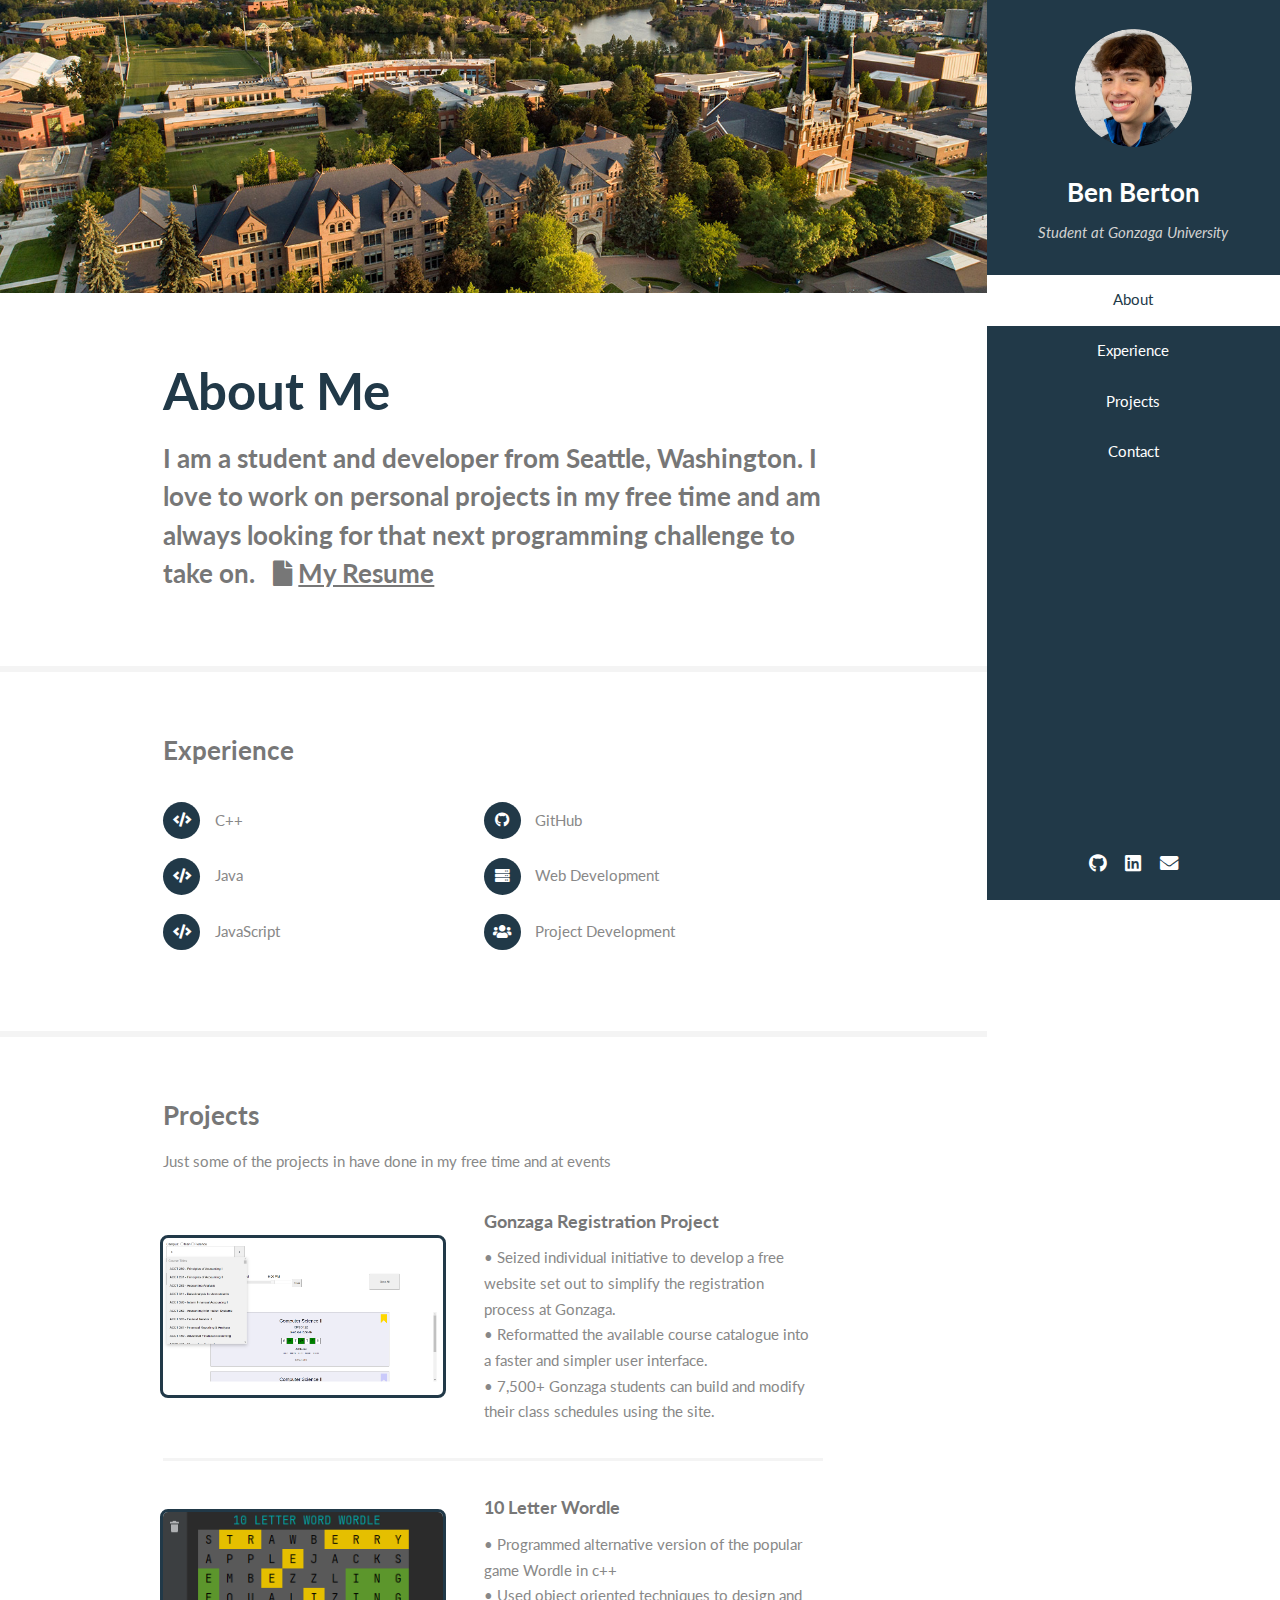
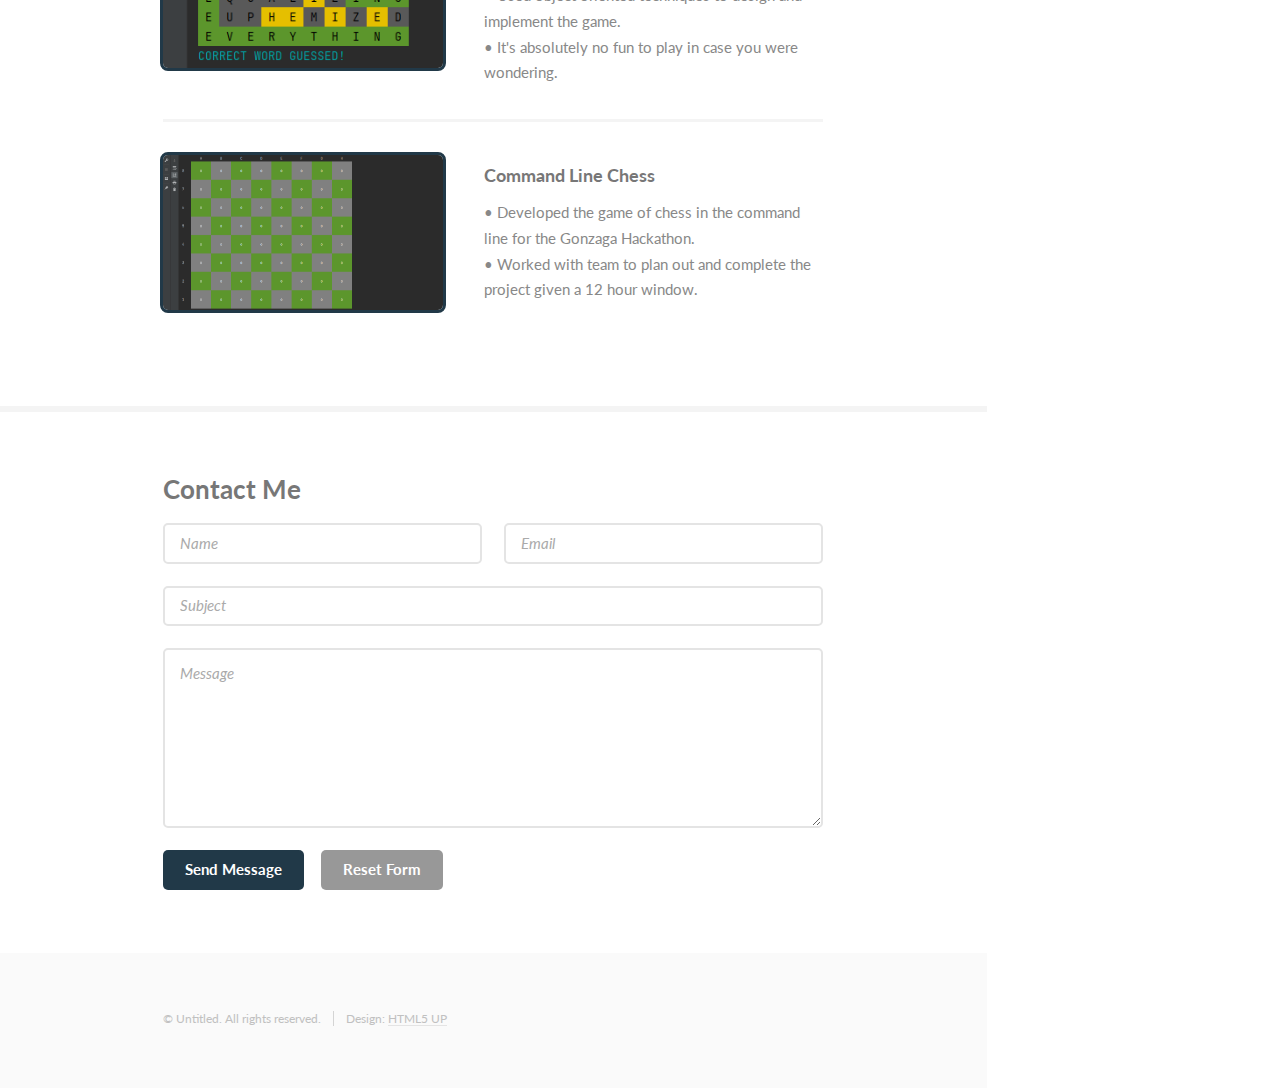
==== docs/index.html @ 3f2a711b "added scale element" ====
<!DOCTYPE HTML>
<!--
	Read Only by HTML5 UP
	html5up.net | @ajlkn
	Free for personal and commercial use under the CCA 3.0 license (html5up.net/license)
-->

<html>
	<head>
		<title>About Me</title>
		<link rel="icon" href="images/favicon.png">
		<meta charset="utf-8" />
		<meta name="viewport" content="width=device-width, initial-scale=1, user-scalable=no" />
		<link rel="stylesheet" href="assets/css/main.css" />
		<link rel="stylesheet" href="assets/css/added.css" />

	</head>
	<body class="is-preload">

		<!-- Header -->
			<section id="header">
				<header>
					<span class="image avatar"><img src="images/headshot.jpg" alt="" /></span>
					<h1 id="logo">Ben Berton</h1>
					<p>Student at Gonzaga University</p>
				</header>
				<nav id="nav">
					<ul>
						<li><a href="#one" class="active">About</a></li>
						<li><a href="#two">Experience</a></li>
						<li><a href="#three">Projects</a></li>
						<li><a href="#four">Contact</a></li>
					</ul>
				</nav>
				<footer>
					<ul class="icons">
						<li><a href="https://github.com/benberton" target="_blank" class="icon brands fa-github"><span class="label">Github</span></a></li>
						<li><a href="https://www.linkedin.com/in/ben-berton" target="_blank" class="icon brands fa-linkedin"><span class="label">Linkedin</span></a></li>
						<li><a href="mailto: bberton@zagmail.gonzaga.edu" target="_blank" class="icon solid fa-envelope"><span class="label">Send Email</span></a></li>

					</ul>
				</footer>
			</section>

		<!-- Wrapper -->
			<div id="wrapper">

				<!-- Main -->
					<div id="main">

						<!-- One -->
							<section id="one">
								<div class="image main" data-position="center">
									<img src="images/gonzaga.png" alt="" />
								</div>
								<div class="container">
									<header class="major">
										<h2>About Me</h2>
										<p>I am a student and developer from Seattle, Washington. I love to work on personal projects in my free time and am always looking for that next programming
											challenge to take on.&nbsp;&nbsp; <a href="assets/Ben Berton CS Resume2 Word.pdf" class="icon solid fa-file" target="_blank"> <u>My Resume</u></a></p>
									</header>
									<!-- <p></p> -->
								</div>
							</section>

						<!-- Two -->
							<section id="two">
								<div class="container">
									<h3>Experience</h3>
									<p></p>
									<ul class="feature-icons">
										<li class="icon solid fa-code">C++</li>
										<li class="icon brands fa-github">GitHub</li>
										<li class="icon solid fa-code">Java</li>
										<li class="icon solid fa-server">Web Development</li>
										<li class="icon solid fa-code">JavaScript</li>
										<li class="icon solid fa-users">Project Development</li>
									</ul>
								</div>
							</section>

						<!-- Three -->
							<section id="three">
								<div class="container">
									<h3>Projects</h3>
									<p>Just some of the projects in have done in my free time and at events</p>
									<div class="features">
										<article>
											<a href="https://www.guregistration.com" target="_blank" class="image rescale"><img src="images/registration.png" alt="" /></a>
											<div class="inner">
												<h4>Gonzaga Registration Project </h4>
												<p>
													•	Seized individual initiative to develop a free website set out to simplify the registration process at Gonzaga. <br>
													•	Reformatted the available course catalogue into a faster and simpler user interface. <br>
													•	7,500+ Gonzaga students can build and modify their class schedules using the site. 
												</p>
											</div>
										</article>
										<article>
											<a href="https://github.com/benberton/10-Letter-Wordle" target="_blank" class="image rescale"><img src="images/wordle.png" alt="" /></a>
											<div class="inner">
												<h4>10 Letter Wordle</h4>
												<p>
													•	Programmed alternative version of the popular game Wordle in c++<br>
													•	Used object oriented techniques to design and implement the game.<br>
													•	It's absolutely no fun to play in case you were wondering.
												</p>
											</div>
										</article>
										<article>
											<a href="https://github.com/benberton/Chess" target="_blank" class="image rescale"><img src="images/chess.png" alt="" /></a>
											<div class="inner">
												<h4>Command Line Chess</h4>
												<p>
													•	Developed the game of chess in the command line for the Gonzaga Hackathon.<br>
													•	Worked with team to plan out and complete the project given a 12 hour window.<br>
													
												</p>
											</div>
										</article>
									</div>
								</div>
							</section>
						<!-- Four -->
						<form id="fcf-form-id" class="fcf-form-class" method="post" action="contact-form-process.php"></form>
							<section id="four">
								<div class="container">
									<h3>Contact Me</h3>
									
									<!-- <p>Integer eu ante ornare amet commetus vestibulum blandit integer in curae ac faucibus integer non. Adipiscing cubilia elementum integer. Integer eu ante ornare amet commetus.</p> -->
									<form method="post" action="#">
										<div class="row gtr-uniform">
											<div class="col-6 col-12-xsmall"><input type="text" name="Name" id="Name" placeholder="Name" /></div>
											<div class="col-6 col-12-xsmall"><input type="email" name="Email" id="Email" placeholder="Email" /></div>
											<div class="col-12"><input type="text" name="Subject" id="Subject" placeholder="Subject" /></div>
											<div class="col-12"><textarea name="Message" id="Message" placeholder="Message" rows="6"></textarea></div>
											<div class="col-12">
												<ul class="actions">
									
													<li><input id="" type="button" class="primary" onclick=sendEmail() value="Send Message" /></li>
													<li><input type="reset" value="Reset Form" /></li>
												</ul>
											</div>
										</div>
									</form>
								</div>
							
							</section>

							<script>
								function sendEmail()
								{
									var address = "bberton@zagmail.gonzaga.edu";
									
									var sub = document.getElementById("Subject").value;

									
									var bod = "Hello,%0d%0a%0d%0a" + String(document.getElementById("Message").value)
									bod +=  "%0d%0a%0d%0a" + "Thanks," + "%0d%0a" + String(document.getElementById("Name").value)
									bod +=  "%0d%0a%0d%0a(From " + document.getElementById("Email").value + ")"

									if(address == true) {
										window.location.assign("mailto:bberton@outlook.com?Subject=" + sub + "&body=" + bod + "");
									}
									else {
										window.location.assign("mailto:bberton@outlook.com?Subject=" + sub + "&body=" + bod + "");
									}
								}
							</script>
						<!-- Five -->
						<!--
							<section id="five">
								<div class="container">
									<h3>Elements</h3>

									<section>
										<h4>Text</h4>
										<p>This is <b>bold</b> and this is <strong>strong</strong>. This is <i>italic</i> and this is <em>emphasized</em>.
										This is <sup>superscript</sup> text and this is <sub>subscript</sub> text.
										This is <u>underlined</u> and this is code: <code>for (;;) { ... }</code>. Finally, <a href="#">this is a link</a>.</p>
										<hr />
										<header>
											<h4>Heading with a Subtitle</h4>
											<p>Lorem ipsum dolor sit amet nullam id egestas urna aliquam</p>
										</header>
										<p>Nunc lacinia ante nunc ac lobortis. Interdum adipiscing gravida odio porttitor sem non mi integer non faucibus ornare mi ut ante amet placerat aliquet. Volutpat eu sed ante lacinia sapien lorem accumsan varius montes viverra nibh in adipiscing blandit tempus accumsan.</p>
										<header>
											<h5>Heading with a Subtitle</h5>
											<p>Lorem ipsum dolor sit amet nullam id egestas urna aliquam</p>
										</header>
										<p>Nunc lacinia ante nunc ac lobortis. Interdum adipiscing gravida odio porttitor sem non mi integer non faucibus ornare mi ut ante amet placerat aliquet. Volutpat eu sed ante lacinia sapien lorem accumsan varius montes viverra nibh in adipiscing blandit tempus accumsan.</p>
										<hr />
										<h2>Heading Level 2</h2>
										<h3>Heading Level 3</h3>
										<h4>Heading Level 4</h4>
										<h5>Heading Level 5</h5>
										<h6>Heading Level 6</h6>
										<hr />
										<h5>Blockquote</h5>
										<blockquote>Fringilla nisl. Donec accumsan interdum nisi, quis tincidunt felis sagittis eget tempus euismod. Vestibulum ante ipsum primis in faucibus vestibulum. Blandit adipiscing eu felis iaculis volutpat ac adipiscing accumsan faucibus. Vestibulum ante ipsum primis in faucibus lorem ipsum dolor sit amet nullam adipiscing eu felis.</blockquote>
										<h5>Preformatted</h5>
										<pre><code>i = 0;

while (!deck.isInOrder()) {
    print 'Iteration ' + i;
    deck.shuffle();
    i++;
}

print 'It took ' + i + ' iterations to sort the deck.';</code></pre>
									</section>

									<section>
										<h4>Lists</h4>
										<div class="row">
											<div class="col-6 col-12-xsmall">
												<h5>Unordered</h5>
												<ul>
													<li>Dolor pulvinar etiam magna etiam.</li>
													<li>Sagittis adipiscing lorem eleifend.</li>
													<li>Felis enim feugiat dolore viverra.</li>
												</ul>
												<h5>Alternate</h5>
												<ul class="alt">
													<li>Dolor pulvinar etiam magna etiam.</li>
													<li>Sagittis adipiscing lorem eleifend.</li>
													<li>Felis enim feugiat dolore viverra.</li>
												</ul>
											</div>
											<div class="col-6 col-12-xsmall">
												<h5>Ordered</h5>
												<ol>
													<li>Dolor pulvinar etiam magna etiam.</li>
													<li>Etiam vel felis at lorem sed viverra.</li>
													<li>Felis enim feugiat dolore viverra.</li>
													<li>Dolor pulvinar etiam magna etiam.</li>
													<li>Etiam vel felis at lorem sed viverra.</li>
													<li>Felis enim feugiat dolore viverra.</li>
												</ol>
												<h5>Icons</h5>
												<ul class="icons">
													<li><a href="#" class="icon brands fa-twitter"><span class="label">Twitter</span></a></li>
													<li><a href="#" class="icon brands fa-facebook-f"><span class="label">Facebook</span></a></li>
													<li><a href="#" class="icon brands fa-instagram"><span class="label">Instagram</span></a></li>
													<li><a href="#" class="icon brands fa-github"><span class="label">Github</span></a></li>
													<li><a href="#" class="icon brands fa-dribbble"><span class="label">Dribbble</span></a></li>
													<li><a href="#" class="icon brands fa-tumblr"><span class="label">Tumblr</span></a></li>
												</ul>
											</div>
										</div>
										<h5>Actions</h5>
										<ul class="actions">
											<li><a href="#" class="button primary">Default</a></li>
											<li><a href="#" class="button">Default</a></li>
											<li><a href="#" class="button alt">Default</a></li>
										</ul>
										<ul class="actions small">
											<li><a href="#" class="button primary small">Small</a></li>
											<li><a href="#" class="button small">Small</a></li>
											<li><a href="#" class="button alt small">Small</a></li>
										</ul>
										<div class="row">
											<div class="col-3 col-6-medium col-12-xsmall">
												<ul class="actions stacked">
													<li><a href="#" class="button primary">Default</a></li>
													<li><a href="#" class="button">Default</a></li>
													<li><a href="#" class="button alt">Default</a></li>
												</ul>
											</div>
											<div class="col-3 col-6 col-12-xsmall">
												<ul class="actions stacked">
													<li><a href="#" class="button primary small">Small</a></li>
													<li><a href="#" class="button small">Small</a></li>
													<li><a href="#" class="button alt small">Small</a></li>
												</ul>
											</div>
											<div class="col-3 col-6-medium col-12-xsmall">
												<ul class="actions stacked">
													<li><a href="#" class="button primary fit">Default</a></li>
													<li><a href="#" class="button fit">Default</a></li>
													<li><a href="#" class="button alt fit">Default</a></li>
												</ul>
											</div>
											<div class="col-3 col-6-medium col-12-xsmall">
												<ul class="actions stacked">
													<li><a href="#" class="button primary small fit">Small</a></li>
													<li><a href="#" class="button small fit">Small</a></li>
													<li><a href="#" class="button alt small fit">Small</a></li>
												</ul>
											</div>
										</div>
									</section>

									<section>
										<h4>Table</h4>
										<h5>Default</h5>
										<div class="table-wrapper">
											<table>
												<thead>
													<tr>
														<th>Name</th>
														<th>Description</th>
														<th>Price</th>
													</tr>
												</thead>
												<tbody>
													<tr>
														<td>Item One</td>
														<td>Ante turpis integer aliquet porttitor.</td>
														<td>29.99</td>
													</tr>
													<tr>
														<td>Item Two</td>
														<td>Vis ac commodo adipiscing arcu aliquet.</td>
														<td>19.99</td>
													</tr>
													<tr>
														<td>Item Three</td>
														<td> Morbi faucibus arcu accumsan lorem.</td>
														<td>29.99</td>
													</tr>
													<tr>
														<td>Item Four</td>
														<td>Vitae integer tempus condimentum.</td>
														<td>19.99</td>
													</tr>
													<tr>
														<td>Item Five</td>
														<td>Ante turpis integer aliquet porttitor.</td>
														<td>29.99</td>
													</tr>
												</tbody>
												<tfoot>
													<tr>
														<td colspan="2"></td>
														<td>100.00</td>
													</tr>
												</tfoot>
											</table>
										</div>

										<h5>Alternate</h5>
										<div class="table-wrapper">
											<table class="alt">
												<thead>
													<tr>
														<th>Name</th>
														<th>Description</th>
														<th>Price</th>
													</tr>
												</thead>
												<tbody>
													<tr>
														<td>Item One</td>
														<td>Ante turpis integer aliquet porttitor.</td>
														<td>29.99</td>
													</tr>
													<tr>
														<td>Item Two</td>
														<td>Vis ac commodo adipiscing arcu aliquet.</td>
														<td>19.99</td>
													</tr>
													<tr>
														<td>Item Three</td>
														<td> Morbi faucibus arcu accumsan lorem.</td>
														<td>29.99</td>
													</tr>
													<tr>
														<td>Item Four</td>
														<td>Vitae integer tempus condimentum.</td>
														<td>19.99</td>
													</tr>
													<tr>
														<td>Item Five</td>
														<td>Ante turpis integer aliquet porttitor.</td>
														<td>29.99</td>
													</tr>
												</tbody>
												<tfoot>
													<tr>
														<td colspan="2"></td>
														<td>100.00</td>
													</tr>
												</tfoot>
											</table>
										</div>
									</section>

									<section>
										<h4>Buttons</h4>
										<ul class="actions">
											<li><a href="#" class="button primary">Primary</a></li>
											<li><a href="#" class="button">Default</a></li>
											<li><a href="#" class="button alt">Alternate</a></li>
										</ul>
										<ul class="actions">
											<li><a href="#" class="button primary large">Large</a></li>
											<li><a href="#" class="button">Default</a></li>
											<li><a href="#" class="button alt small">Small</a></li>
										</ul>
										<ul class="actions fit">
											<li><a href="#" class="button primary fit">Fit</a></li>
											<li><a href="#" class="button fit">Fit</a></li>
											<li><a href="#" class="button alt fit">Fit</a></li>
										</ul>
										<ul class="actions fit small">
											<li><a href="#" class="button primary fit small">Fit + Small</a></li>
											<li><a href="#" class="button fit small">Fit + Small</a></li>
											<li><a href="#" class="button alt fit small">Fit + Small</a></li>
										</ul>
										<ul class="actions">
											<li><a href="#" class="button primary icon solid fa-download">Icon</a></li>
											<li><a href="#" class="button icon solid fa-download">Icon</a></li>
											<li><a href="#" class="button alt icon solid fa-check">Icon</a></li>
										</ul>
										<ul class="actions">
											<li><span class="button primary disabled">Primary</span></li>
											<li><span class="button disabled">Default</span></li>
											<li><span class="button alt disabled">Alternate</span></li>
										</ul>
									</section>

									<section>
										<h4>Form</h4>
										<form method="post" action="#">
											<div class="row gtr-uniform">
												<div class="col-6 col-12-xsmall">
													<input type="text" name="demo-name" id="demo-name" value="" placeholder="Name" />
												</div>
												<div class="col-6 col-12-xsmall">
													<input type="email" name="demo-email" id="demo-email" value="" placeholder="Email" />
												</div>
												<div class="col-12">
													<select name="demo-category" id="demo-category">
														<option value="">- Category -</option>
														<option value="1">Manufacturing</option>
														<option value="1">Shipping</option>
														<option value="1">Administration</option>
														<option value="1">Human Resources</option>
													</select>
												</div>
												<div class="col-4 col-12-medium">
													<input type="radio" id="demo-priority-low" name="demo-priority" checked>
													<label for="demo-priority-low">Low Priority</label>
												</div>
												<div class="col-4 col-12-medium">
													<input type="radio" id="demo-priority-normal" name="demo-priority">
													<label for="demo-priority-normal">Normal Priority</label>
												</div>
												<div class="col-4 col-12-medium">
													<input type="radio" id="demo-priority-high" name="demo-priority">
													<label for="demo-priority-high">High Priority</label>
												</div>
												<div class="col-6 col-12-medium">
													<input type="checkbox" id="demo-copy" name="demo-copy">
													<label for="demo-copy">Email me a copy of this message</label>
												</div>
												<div class="col-6 col-12-medium">
													<input type="checkbox" id="demo-human" name="demo-human" checked>
													<label for="demo-human">I am a human and not a robot</label>
												</div>
												<div class="col-12">
													<textarea name="demo-message" id="demo-message" placeholder="Enter your message" rows="6"></textarea>
												</div>
												<div class="col-12">
													<ul class="actions">
														<li><input type="submit" value="Send Message" /></li>
														<li><input type="reset" value="Reset" class="alt" /></li>
													</ul>
												</div>
											</div>
										</form>
									</section>

									<section>
										<h4>Image</h4>
										<h5>Fit</h5>
										<span class="image fit"><img src="images/banner.jpg" alt="" /></span>
										<div class="box alt">
											<div class="row gtr-50 gtr-uniform">
												<div class="col-4"><span class="image fit"><img src="images/pic01.jpg" alt="" /></span></div>
												<div class="col-4"><span class="image fit"><img src="images/pic02.jpg" alt="" /></span></div>
												<div class="col-4"><span class="image fit"><img src="images/pic03.jpg" alt="" /></span></div>
												<div class="col-4"><span class="image fit"><img src="images/pic02.jpg" alt="" /></span></div>
												<div class="col-4"><span class="image fit"><img src="images/pic03.jpg" alt="" /></span></div>
												<div class="col-4"><span class="image fit"><img src="images/pic01.jpg" alt="" /></span></div>
												<div class="col-4"><span class="image fit"><img src="images/pic03.jpg" alt="" /></span></div>
												<div class="col-4"><span class="image fit"><img src="images/pic01.jpg" alt="" /></span></div>
												<div class="col-4"><span class="image fit"><img src="images/pic02.jpg" alt="" /></span></div>
											</div>
										</div>
										<h5>Left &amp; Right</h5>
										<p><span class="image left"><img src="images/avatar.jpg" alt="" /></span>Fringilla nisl. Donec accumsan interdum nisi, quis tincidunt felis sagittis eget. tempus euismod. Vestibulum ante ipsum primis in faucibus vestibulum. Blandit adipiscing eu felis iaculis volutpat ac adipiscing accumsan eu faucibus. Integer ac pellentesque praesent tincidunt felis sagittis eget. tempus euismod. Vestibulum ante ipsum primis in faucibus vestibulum. Blandit adipiscing eu felis iaculis volutpat ac adipiscing accumsan eu faucibus. Integer ac pellentesque praesent. Donec accumsan interdum nisi, quis tincidunt felis sagittis eget. tempus euismod. Vestibulum ante ipsum primis in faucibus vestibulum. Blandit adipiscing eu felis iaculis volutpat ac adipiscing accumsan eu faucibus. Integer ac pellentesque praesent tincidunt felis sagittis eget. tempus euismod. Vestibulum ante ipsum primis in faucibus vestibulum. Blandit adipiscing eu felis iaculis volutpat ac adipiscing accumsan eu faucibus. Integer ac pellentesque praesent.</p>
										<p><span class="image right"><img src="images/avatar.jpg" alt="" /></span>Fringilla nisl. Donec accumsan interdum nisi, quis tincidunt felis sagittis eget. tempus euismod. Vestibulum ante ipsum primis in faucibus vestibulum. Blandit adipiscing eu felis iaculis volutpat ac adipiscing accumsan eu faucibus. Integer ac pellentesque praesent tincidunt felis sagittis eget. tempus euismod. Vestibulum ante ipsum primis in faucibus vestibulum. Blandit adipiscing eu felis iaculis volutpat ac adipiscing accumsan eu faucibus. Integer ac pellentesque praesent. Donec accumsan interdum nisi, quis tincidunt felis sagittis eget. tempus euismod. Vestibulum ante ipsum primis in faucibus vestibulum. Blandit adipiscing eu felis iaculis volutpat ac adipiscing accumsan eu faucibus. Integer ac pellentesque praesent tincidunt felis sagittis eget. tempus euismod. Vestibulum ante ipsum primis in faucibus vestibulum. Blandit adipiscing eu felis iaculis volutpat ac adipiscing accumsan eu faucibus. Integer ac pellentesque praesent.</p>
									</section>

								</div>
							</section>
						-->

					</div>

				<!-- Footer -->
					<section id="footer">
						<div class="container">
							<ul class="copyright">
								<li>&copy; Untitled. All rights reserved.</li><li>Design: <a href="http://html5up.net">HTML5 UP</a></li>
							</ul>
						</div>
					</section>

			</div>

		<!-- Scripts -->
			<script src="assets/js/jquery.min.js"></script>
			<script src="assets/js/jquery.scrollex.min.js"></script>
			<script src="assets/js/jquery.scrolly.min.js"></script>
			<script src="assets/js/browser.min.js"></script>
			<script src="assets/js/breakpoints.min.js"></script>
			<script src="assets/js/util.js"></script>
			<script src="assets/js/main.js"></script>

	</body>
</html>
---- docs/assets/css/main.css ----
@import url("fontawesome-all.min.css");
@import url("https://fonts.googleapis.com/css?family=Lato:400,400italic,700,700italic|Source+Code+Pro:400");

/*
	Read Only by HTML5 UP
	html5up.net | @ajlkn
	Free for personal and commercial use under the CCA 3.0 license (html5up.net/license)
*/

html, body, div, span, applet, object,
iframe, h1, h2, h3, h4, h5, h6, p, blockquote,
pre, a, abbr, acronym, address, big, cite,
code, del, dfn, em, img, ins, kbd, q, s, samp,
small, strike, strong, sub, sup, tt, var, b,
u, i, center, dl, dt, dd, ol, ul, li, fieldset,
form, label, legend, table, caption, tbody,
tfoot, thead, tr, th, td, article, aside,
canvas, details, embed, figure, figcaption,
footer, header, hgroup, menu, nav, output, ruby,
section, summary, time, mark, audio, video {
	margin: 0;
	padding: 0;
	border: 0;
	font-size: 100%;
	font: inherit;
	vertical-align: baseline;}

article, aside, details, figcaption, figure,
footer, header, hgroup, menu, nav, section {
	display: block;}

body {
	line-height: 1;
}

ol, ul {
	list-style: none;
}

blockquote, q {
	quotes: none;
}

	blockquote:before, blockquote:after, q:before, q:after {
		content: '';
		content: none;
	}

table {
	border-collapse: collapse;
	border-spacing: 0;
}

body {
	-webkit-text-size-adjust: none;
}

mark {
	background-color: transparent;
	color: inherit;
}

input::-moz-focus-inner {
	border: 0;
	padding: 0;
}

input, select, textarea {
	-moz-appearance: none;
	-webkit-appearance: none;
	-ms-appearance: none;
	appearance: none;
}

/* Basic */

	html {
		box-sizing: border-box;
	}

	*, *:before, *:after {
		box-sizing: inherit;
	}

	body {
		background: #fff;
	}

		body.is-preload *, body.is-preload *:before, body.is-preload *:after {
			-moz-animation: none !important;
			-webkit-animation: none !important;
			-ms-animation: none !important;
			animation: none !important;
			-moz-transition: none !important;
			-webkit-transition: none !important;
			-ms-transition: none !important;
			transition: none !important;
		}

	body, input, select, textarea {
		color: #888;
		font-family: "Lato", sans-serif;
		font-size: 16pt;
		font-weight: 400;
		line-height: 1.75em;
	}

	a {
		-moz-transition: color 0.2s ease-in-out, border-color 0.2s ease-in-out;
		-webkit-transition: color 0.2s ease-in-out, border-color 0.2s ease-in-out;
		-ms-transition: color 0.2s ease-in-out, border-color 0.2s ease-in-out;
		transition: color 0.2s ease-in-out, border-color 0.2s ease-in-out;
		border-bottom: solid 1px #e4e4e4;
		color: inherit;
		text-decoration: none;
	}

		a:hover {
			border-bottom-color: transparent;
			color: #213948 !important;
		}

	strong, b {
		color: #777;
		font-weight: 700;
	}

	em, i {
		font-style: italic;
	}

	p {
		margin: 0 0 2.25em 0;
	}

	h1, h2, h3, h4, h5, h6 {
		color: #777;
		font-weight: 700;
		line-height: 1em;
		margin: 0 0 0.5625em 0;
	}

		h1 a, h2 a, h3 a, h4 a, h5 a, h6 a {
			border: 0;
			color: inherit;
			text-decoration: none;
		}

	h2 {
		font-size: 2em;
		line-height: 1.5em;
	}

	h3 {
		font-size: 1.75em;
		line-height: 1.5em;
	}

	h4 {
		font-size: 1.25em;
		line-height: 1.5em;
	}

	h5 {
		font-size: 0.9em;
		line-height: 1.5em;
	}

	h6 {
		font-size: 0.7em;
		line-height: 1.5em;
	}

	sub {
		font-size: 0.8em;
		position: relative;
		top: 0.5em;
	}

	sup {
		font-size: 0.8em;
		position: relative;
		top: -0.5em;
	}

	hr {
		border: 0;
		border-bottom: solid 2px #f4f4f4;
		margin: 2.25em 0;
	}

		hr.major {
			margin: 3.375em 0;
		}

	blockquote {
		border-left: solid 8px #e4e4e4;
		font-style: italic;
		margin: 0 0 2.25em 0;
		padding: 0.5em 0 0.5em 2em;
	}

	code {
		background: #555;
		border-radius: 5px;
		color: #fff;
		font-family: "Source Code Pro", monospace;
		font-size: 0.9em;
		margin: 0 0.25em;
		padding: 0.25em 0.65em;
	}

	pre {
		font-family: "Source Code Pro", monospace;
		font-size: 0.9em;
		margin: 0 0 2.25em 0;
	}

		pre code {
			-webkit-overflow-scrolling: touch;
			display: block;
			line-height: 1.5em;
			overflow-x: auto;
			padding: 1em 1.5em;
		}

	.align-left {
		text-align: left;
	}

	.align-center {
		text-align: center;
	}

	.align-right {
		text-align: right;
	}

/* Row */

	.row {
		display: flex;
		flex-wrap: wrap;
		box-sizing: border-box;
		align-items: stretch;
	}

		.row > * {
			box-sizing: border-box;
		}

		.row.gtr-uniform > * > :last-child {
			margin-bottom: 0;
		}

		.row.aln-left {
			justify-content: flex-start;
		}

		.row.aln-center {
			justify-content: center;
		}

		.row.aln-right {
			justify-content: flex-end;
		}

		.row.aln-top {
			align-items: flex-start;
		}

		.row.aln-middle {
			align-items: center;
		}

		.row.aln-bottom {
			align-items: flex-end;
		}

		.row > .imp {
			order: -1;
		}

		.row > .col-1 {
			width: 8.33333%;
		}

		.row > .off-1 {
			margin-left: 8.33333%;
		}

		.row > .col-2 {
			width: 16.66667%;
		}

		.row > .off-2 {
			margin-left: 16.66667%;
		}

		.row > .col-3 {
			width: 25%;
		}

		.row > .off-3 {
			margin-left: 25%;
		}

		.row > .col-4 {
			width: 33.33333%;
		}

		.row > .off-4 {
			margin-left: 33.33333%;
		}

		.row > .col-5 {
			width: 41.66667%;
		}

		.row > .off-5 {
			margin-left: 41.66667%;
		}

		.row > .col-6 {
			width: 50%;
		}

		.row > .off-6 {
			margin-left: 50%;
		}

		.row > .col-7 {
			width: 58.33333%;
		}

		.row > .off-7 {
			margin-left: 58.33333%;
		}

		.row > .col-8 {
			width: 66.66667%;
		}

		.row > .off-8 {
			margin-left: 66.66667%;
		}

		.row > .col-9 {
			width: 75%;
		}

		.row > .off-9 {
			margin-left: 75%;
		}

		.row > .col-10 {
			width: 83.33333%;
		}

		.row > .off-10 {
			margin-left: 83.33333%;
		}

		.row > .col-11 {
			width: 91.66667%;
		}

		.row > .off-11 {
			margin-left: 91.66667%;
		}

		.row > .col-12 {
			width: 100%;
		}

		.row > .off-12 {
			margin-left: 100%;
		}

		.row.gtr-0 {
			margin-top: 0;
			margin-left: 0em;
		}

			.row.gtr-0 > * {
				padding: 0 0 0 0em;
			}

			.row.gtr-0.gtr-uniform {
				margin-top: 0em;
			}

				.row.gtr-0.gtr-uniform > * {
					padding-top: 0em;
				}

		.row.gtr-25 {
			margin-top: 0;
			margin-left: -0.5em;
		}

			.row.gtr-25 > * {
				padding: 0 0 0 0.5em;
			}

			.row.gtr-25.gtr-uniform {
				margin-top: -0.5em;
			}

				.row.gtr-25.gtr-uniform > * {
					padding-top: 0.5em;
				}

		.row.gtr-50 {
			margin-top: 0;
			margin-left: -1em;
		}

			.row.gtr-50 > * {
				padding: 0 0 0 1em;
			}

			.row.gtr-50.gtr-uniform {
				margin-top: -1em;
			}

				.row.gtr-50.gtr-uniform > * {
					padding-top: 1em;
				}

		.row {
			margin-top: 0;
			margin-left: -2em;
		}

			.row > * {
				padding: 0 0 0 2em;
			}

			.row.gtr-uniform {
				margin-top: -2em;
			}

				.row.gtr-uniform > * {
					padding-top: 2em;
				}

		.row.gtr-150 {
			margin-top: 0;
			margin-left: -3em;
		}

			.row.gtr-150 > * {
				padding: 0 0 0 3em;
			}

			.row.gtr-150.gtr-uniform {
				margin-top: -3em;
			}

				.row.gtr-150.gtr-uniform > * {
					padding-top: 3em;
				}

		.row.gtr-200 {
			margin-top: 0;
			margin-left: -4em;
		}

			.row.gtr-200 > * {
				padding: 0 0 0 4em;
			}

			.row.gtr-200.gtr-uniform {
				margin-top: -4em;
			}

				.row.gtr-200.gtr-uniform > * {
					padding-top: 4em;
				}

		@media screen and (max-width: 1680px) {

			.row {
				display: flex;
				flex-wrap: wrap;
				box-sizing: border-box;
				align-items: stretch;
			}

				.row > * {
					box-sizing: border-box;
				}

				.row.gtr-uniform > * > :last-child {
					margin-bottom: 0;
				}

				.row.aln-left {
					justify-content: flex-start;
				}

				.row.aln-center {
					justify-content: center;
				}

				.row.aln-right {
					justify-content: flex-end;
				}

				.row.aln-top {
					align-items: flex-start;
				}

				.row.aln-middle {
					align-items: center;
				}

				.row.aln-bottom {
					align-items: flex-end;
				}

				.row > .imp-xlarge {
					order: -1;
				}

				.row > .col-1-xlarge {
					width: 8.33333%;
				}

				.row > .off-1-xlarge {
					margin-left: 8.33333%;
				}

				.row > .col-2-xlarge {
					width: 16.66667%;
				}

				.row > .off-2-xlarge {
					margin-left: 16.66667%;
				}

				.row > .col-3-xlarge {
					width: 25%;
				}

				.row > .off-3-xlarge {
					margin-left: 25%;
				}

				.row > .col-4-xlarge {
					width: 33.33333%;
				}

				.row > .off-4-xlarge {
					margin-left: 33.33333%;
				}

				.row > .col-5-xlarge {
					width: 41.66667%;
				}

				.row > .off-5-xlarge {
					margin-left: 41.66667%;
				}

				.row > .col-6-xlarge {
					width: 50%;
				}

				.row > .off-6-xlarge {
					margin-left: 50%;
				}

				.row > .col-7-xlarge {
					width: 58.33333%;
				}

				.row > .off-7-xlarge {
					margin-left: 58.33333%;
				}

				.row > .col-8-xlarge {
					width: 66.66667%;
				}

				.row > .off-8-xlarge {
					margin-left: 66.66667%;
				}

				.row > .col-9-xlarge {
					width: 75%;
				}

				.row > .off-9-xlarge {
					margin-left: 75%;
				}

				.row > .col-10-xlarge {
					width: 83.33333%;
				}

				.row > .off-10-xlarge {
					margin-left: 83.33333%;
				}

				.row > .col-11-xlarge {
					width: 91.66667%;
				}

				.row > .off-11-xlarge {
					margin-left: 91.66667%;
				}

				.row > .col-12-xlarge {
					width: 100%;
				}

				.row > .off-12-xlarge {
					margin-left: 100%;
				}

				.row.gtr-0 {
					margin-top: 0;
					margin-left: 0em;
				}

					.row.gtr-0 > * {
						padding: 0 0 0 0em;
					}

					.row.gtr-0.gtr-uniform {
						margin-top: 0em;
					}

						.row.gtr-0.gtr-uniform > * {
							padding-top: 0em;
						}

				.row.gtr-25 {
					margin-top: 0;
					margin-left: -0.5em;
				}

					.row.gtr-25 > * {
						padding: 0 0 0 0.5em;
					}

					.row.gtr-25.gtr-uniform {
						margin-top: -0.5em;
					}

						.row.gtr-25.gtr-uniform > * {
							padding-top: 0.5em;
						}

				.row.gtr-50 {
					margin-top: 0;
					margin-left: -1em;
				}

					.row.gtr-50 > * {
						padding: 0 0 0 1em;
					}

					.row.gtr-50.gtr-uniform {
						margin-top: -1em;
					}

						.row.gtr-50.gtr-uniform > * {
							padding-top: 1em;
						}

				.row {
					margin-top: 0;
					margin-left: -2em;
				}

					.row > * {
						padding: 0 0 0 2em;
					}

					.row.gtr-uniform {
						margin-top: -2em;
					}

						.row.gtr-uniform > * {
							padding-top: 2em;
						}

				.row.gtr-150 {
					margin-top: 0;
					margin-left: -3em;
				}

					.row.gtr-150 > * {
						padding: 0 0 0 3em;
					}

					.row.gtr-150.gtr-uniform {
						margin-top: -3em;
					}

						.row.gtr-150.gtr-uniform > * {
							padding-top: 3em;
						}

				.row.gtr-200 {
					margin-top: 0;
					margin-left: -4em;
				}

					.row.gtr-200 > * {
						padding: 0 0 0 4em;
					}

					.row.gtr-200.gtr-uniform {
						margin-top: -4em;
					}

						.row.gtr-200.gtr-uniform > * {
							padding-top: 4em;
						}

		}

		@media screen and (max-width: 1280px) {

			.row {
				display: flex;
				flex-wrap: wrap;
				box-sizing: border-box;
				align-items: stretch;
			}

				.row > * {
					box-sizing: border-box;
				}

				.row.gtr-uniform > * > :last-child {
					margin-bottom: 0;
				}

				.row.aln-left {
					justify-content: flex-start;
				}

				.row.aln-center {
					justify-content: center;
				}

				.row.aln-right {
					justify-content: flex-end;
				}

				.row.aln-top {
					align-items: flex-start;
				}

				.row.aln-middle {
					align-items: center;
				}

				.row.aln-bottom {
					align-items: flex-end;
				}

				.row > .imp-large {
					order: -1;
				}

				.row > .col-1-large {
					width: 8.33333%;
				}

				.row > .off-1-large {
					margin-left: 8.33333%;
				}

				.row > .col-2-large {
					width: 16.66667%;
				}

				.row > .off-2-large {
					margin-left: 16.66667%;
				}

				.row > .col-3-large {
					width: 25%;
				}

				.row > .off-3-large {
					margin-left: 25%;
				}

				.row > .col-4-large {
					width: 33.33333%;
				}

				.row > .off-4-large {
					margin-left: 33.33333%;
				}

				.row > .col-5-large {
					width: 41.66667%;
				}

				.row > .off-5-large {
					margin-left: 41.66667%;
				}

				.row > .col-6-large {
					width: 50%;
				}

				.row > .off-6-large {
					margin-left: 50%;
				}

				.row > .col-7-large {
					width: 58.33333%;
				}

				.row > .off-7-large {
					margin-left: 58.33333%;
				}

				.row > .col-8-large {
					width: 66.66667%;
				}

				.row > .off-8-large {
					margin-left: 66.66667%;
				}

				.row > .col-9-large {
					width: 75%;
				}

				.row > .off-9-large {
					margin-left: 75%;
				}

				.row > .col-10-large {
					width: 83.33333%;
				}

				.row > .off-10-large {
					margin-left: 83.33333%;
				}

				.row > .col-11-large {
					width: 91.66667%;
				}

				.row > .off-11-large {
					margin-left: 91.66667%;
				}

				.row > .col-12-large {
					width: 100%;
				}

				.row > .off-12-large {
					margin-left: 100%;
				}

				.row.gtr-0 {
					margin-top: 0;
					margin-left: 0em;
				}

					.row.gtr-0 > * {
						padding: 0 0 0 0em;
					}

					.row.gtr-0.gtr-uniform {
						margin-top: 0em;
					}

						.row.gtr-0.gtr-uniform > * {
							padding-top: 0em;
						}

				.row.gtr-25 {
					margin-top: 0;
					margin-left: -0.375em;
				}

					.row.gtr-25 > * {
						padding: 0 0 0 0.375em;
					}

					.row.gtr-25.gtr-uniform {
						margin-top: -0.375em;
					}

						.row.gtr-25.gtr-uniform > * {
							padding-top: 0.375em;
						}

				.row.gtr-50 {
					margin-top: 0;
					margin-left: -0.75em;
				}

					.row.gtr-50 > * {
						padding: 0 0 0 0.75em;
					}

					.row.gtr-50.gtr-uniform {
						margin-top: -0.75em;
					}

						.row.gtr-50.gtr-uniform > * {
							padding-top: 0.75em;
						}

				.row {
					margin-top: 0;
					margin-left: -1.5em;
				}

					.row > * {
						padding: 0 0 0 1.5em;
					}

					.row.gtr-uniform {
						margin-top: -1.5em;
					}

						.row.gtr-uniform > * {
							padding-top: 1.5em;
						}

				.row.gtr-150 {
					margin-top: 0;
					margin-left: -2.25em;
				}

					.row.gtr-150 > * {
						padding: 0 0 0 2.25em;
					}

					.row.gtr-150.gtr-uniform {
						margin-top: -2.25em;
					}

						.row.gtr-150.gtr-uniform > * {
							padding-top: 2.25em;
						}

				.row.gtr-200 {
					margin-top: 0;
					margin-left: -3em;
				}

					.row.gtr-200 > * {
						padding: 0 0 0 3em;
					}

					.row.gtr-200.gtr-uniform {
						margin-top: -3em;
					}

						.row.gtr-200.gtr-uniform > * {
							padding-top: 3em;
						}

		}

		@media screen and (max-width: 1024px) {

			.row {
				display: flex;
				flex-wrap: wrap;
				box-sizing: border-box;
				align-items: stretch;
			}

				.row > * {
					box-sizing: border-box;
				}

				.row.gtr-uniform > * > :last-child {
					margin-bottom: 0;
				}

				.row.aln-left {
					justify-content: flex-start;
				}

				.row.aln-center {
					justify-content: center;
				}

				.row.aln-right {
					justify-content: flex-end;
				}

				.row.aln-top {
					align-items: flex-start;
				}

				.row.aln-middle {
					align-items: center;
				}

				.row.aln-bottom {
					align-items: flex-end;
				}

				.row > .imp-medium {
					order: -1;
				}

				.row > .col-1-medium {
					width: 8.33333%;
				}

				.row > .off-1-medium {
					margin-left: 8.33333%;
				}

				.row > .col-2-medium {
					width: 16.66667%;
				}

				.row > .off-2-medium {
					margin-left: 16.66667%;
				}

				.row > .col-3-medium {
					width: 25%;
				}

				.row > .off-3-medium {
					margin-left: 25%;
				}

				.row > .col-4-medium {
					width: 33.33333%;
				}

				.row > .off-4-medium {
					margin-left: 33.33333%;
				}

				.row > .col-5-medium {
					width: 41.66667%;
				}

				.row > .off-5-medium {
					margin-left: 41.66667%;
				}

				.row > .col-6-medium {
					width: 50%;
				}

				.row > .off-6-medium {
					margin-left: 50%;
				}

				.row > .col-7-medium {
					width: 58.33333%;
				}

				.row > .off-7-medium {
					margin-left: 58.33333%;
				}

				.row > .col-8-medium {
					width: 66.66667%;
				}

				.row > .off-8-medium {
					margin-left: 66.66667%;
				}

				.row > .col-9-medium {
					width: 75%;
				}

				.row > .off-9-medium {
					margin-left: 75%;
				}

				.row > .col-10-medium {
					width: 83.33333%;
				}

				.row > .off-10-medium {
					margin-left: 83.33333%;
				}

				.row > .col-11-medium {
					width: 91.66667%;
				}

				.row > .off-11-medium {
					margin-left: 91.66667%;
				}

				.row > .col-12-medium {
					width: 100%;
				}

				.row > .off-12-medium {
					margin-left: 100%;
				}

				.row.gtr-0 {
					margin-top: 0;
					margin-left: 0em;
				}

					.row.gtr-0 > * {
						padding: 0 0 0 0em;
					}

					.row.gtr-0.gtr-uniform {
						margin-top: 0em;
					}

						.row.gtr-0.gtr-uniform > * {
							padding-top: 0em;
						}

				.row.gtr-25 {
					margin-top: 0;
					margin-left: -0.375em;
				}

					.row.gtr-25 > * {
						padding: 0 0 0 0.375em;
					}

					.row.gtr-25.gtr-uniform {
						margin-top: -0.375em;
					}

						.row.gtr-25.gtr-uniform > * {
							padding-top: 0.375em;
						}

				.row.gtr-50 {
					margin-top: 0;
					margin-left: -0.75em;
				}

					.row.gtr-50 > * {
						padding: 0 0 0 0.75em;
					}

					.row.gtr-50.gtr-uniform {
						margin-top: -0.75em;
					}

						.row.gtr-50.gtr-uniform > * {
							padding-top: 0.75em;
						}

				.row {
					margin-top: 0;
					margin-left: -1.5em;
				}

					.row > * {
						padding: 0 0 0 1.5em;
					}

					.row.gtr-uniform {
						margin-top: -1.5em;
					}

						.row.gtr-uniform > * {
							padding-top: 1.5em;
						}

				.row.gtr-150 {
					margin-top: 0;
					margin-left: -2.25em;
				}

					.row.gtr-150 > * {
						padding: 0 0 0 2.25em;
					}

					.row.gtr-150.gtr-uniform {
						margin-top: -2.25em;
					}

						.row.gtr-150.gtr-uniform > * {
							padding-top: 2.25em;
						}

				.row.gtr-200 {
					margin-top: 0;
					margin-left: -3em;
				}

					.row.gtr-200 > * {
						padding: 0 0 0 3em;
					}

					.row.gtr-200.gtr-uniform {
						margin-top: -3em;
					}

						.row.gtr-200.gtr-uniform > * {
							padding-top: 3em;
						}

		}

		@media screen and (max-width: 736px) {

			.row {
				display: flex;
				flex-wrap: wrap;
				box-sizing: border-box;
				align-items: stretch;
			}

				.row > * {
					box-sizing: border-box;
				}

				.row.gtr-uniform > * > :last-child {
					margin-bottom: 0;
				}

				.row.aln-left {
					justify-content: flex-start;
				}

				.row.aln-center {
					justify-content: center;
				}

				.row.aln-right {
					justify-content: flex-end;
				}

				.row.aln-top {
					align-items: flex-start;
				}

				.row.aln-middle {
					align-items: center;
				}

				.row.aln-bottom {
					align-items: flex-end;
				}

				.row > .imp-small {
					order: -1;
				}

				.row > .col-1-small {
					width: 8.33333%;
				}

				.row > .off-1-small {
					margin-left: 8.33333%;
				}

				.row > .col-2-small {
					width: 16.66667%;
				}

				.row > .off-2-small {
					margin-left: 16.66667%;
				}

				.row > .col-3-small {
					width: 25%;
				}

				.row > .off-3-small {
					margin-left: 25%;
				}

				.row > .col-4-small {
					width: 33.33333%;
				}

				.row > .off-4-small {
					margin-left: 33.33333%;
				}

				.row > .col-5-small {
					width: 41.66667%;
				}

				.row > .off-5-small {
					margin-left: 41.66667%;
				}

				.row > .col-6-small {
					width: 50%;
				}

				.row > .off-6-small {
					margin-left: 50%;
				}

				.row > .col-7-small {
					width: 58.33333%;
				}

				.row > .off-7-small {
					margin-left: 58.33333%;
				}

				.row > .col-8-small {
					width: 66.66667%;
				}

				.row > .off-8-small {
					margin-left: 66.66667%;
				}

				.row > .col-9-small {
					width: 75%;
				}

				.row > .off-9-small {
					margin-left: 75%;
				}

				.row > .col-10-small {
					width: 83.33333%;
				}

				.row > .off-10-small {
					margin-left: 83.33333%;
				}

				.row > .col-11-small {
					width: 91.66667%;
				}

				.row > .off-11-small {
					margin-left: 91.66667%;
				}

				.row > .col-12-small {
					width: 100%;
				}

				.row > .off-12-small {
					margin-left: 100%;
				}

				.row.gtr-0 {
					margin-top: 0;
					margin-left: 0em;
				}

					.row.gtr-0 > * {
						padding: 0 0 0 0em;
					}

					.row.gtr-0.gtr-uniform {
						margin-top: 0em;
					}

						.row.gtr-0.gtr-uniform > * {
							padding-top: 0em;
						}

				.row.gtr-25 {
					margin-top: 0;
					margin-left: -0.3125em;
				}

					.row.gtr-25 > * {
						padding: 0 0 0 0.3125em;
					}

					.row.gtr-25.gtr-uniform {
						margin-top: -0.3125em;
					}

						.row.gtr-25.gtr-uniform > * {
							padding-top: 0.3125em;
						}

				.row.gtr-50 {
					margin-top: 0;
					margin-left: -0.625em;
				}

					.row.gtr-50 > * {
						padding: 0 0 0 0.625em;
					}

					.row.gtr-50.gtr-uniform {
						margin-top: -0.625em;
					}

						.row.gtr-50.gtr-uniform > * {
							padding-top: 0.625em;
						}

				.row {
					margin-top: 0;
					margin-left: -1.25em;
				}

					.row > * {
						padding: 0 0 0 1.25em;
					}

					.row.gtr-uniform {
						margin-top: -1.25em;
					}

						.row.gtr-uniform > * {
							padding-top: 1.25em;
						}

				.row.gtr-150 {
					margin-top: 0;
					margin-left: -1.875em;
				}

					.row.gtr-150 > * {
						padding: 0 0 0 1.875em;
					}

					.row.gtr-150.gtr-uniform {
						margin-top: -1.875em;
					}

						.row.gtr-150.gtr-uniform > * {
							padding-top: 1.875em;
						}

				.row.gtr-200 {
					margin-top: 0;
					margin-left: -2.5em;
				}

					.row.gtr-200 > * {
						padding: 0 0 0 2.5em;
					}

					.row.gtr-200.gtr-uniform {
						margin-top: -2.5em;
					}

						.row.gtr-200.gtr-uniform > * {
							padding-top: 2.5em;
						}

		}

		@media screen and (max-width: 480px) {

			.row {
				display: flex;
				flex-wrap: wrap;
				box-sizing: border-box;
				align-items: stretch;
			}

				.row > * {
					box-sizing: border-box;
				}

				.row.gtr-uniform > * > :last-child {
					margin-bottom: 0;
				}

				.row.aln-left {
					justify-content: flex-start;
				}

				.row.aln-center {
					justify-content: center;
				}

				.row.aln-right {
					justify-content: flex-end;
				}

				.row.aln-top {
					align-items: flex-start;
				}

				.row.aln-middle {
					align-items: center;
				}

				.row.aln-bottom {
					align-items: flex-end;
				}

				.row > .imp-xsmall {
					order: -1;
				}

				.row > .col-1-xsmall {
					width: 8.33333%;
				}

				.row > .off-1-xsmall {
					margin-left: 8.33333%;
				}

				.row > .col-2-xsmall {
					width: 16.66667%;
				}

				.row > .off-2-xsmall {
					margin-left: 16.66667%;
				}

				.row > .col-3-xsmall {
					width: 25%;
				}

				.row > .off-3-xsmall {
					margin-left: 25%;
				}

				.row > .col-4-xsmall {
					width: 33.33333%;
				}

				.row > .off-4-xsmall {
					margin-left: 33.33333%;
				}

				.row > .col-5-xsmall {
					width: 41.66667%;
				}

				.row > .off-5-xsmall {
					margin-left: 41.66667%;
				}

				.row > .col-6-xsmall {
					width: 50%;
				}

				.row > .off-6-xsmall {
					margin-left: 50%;
				}

				.row > .col-7-xsmall {
					width: 58.33333%;
				}

				.row > .off-7-xsmall {
					margin-left: 58.33333%;
				}

				.row > .col-8-xsmall {
					width: 66.66667%;
				}

				.row > .off-8-xsmall {
					margin-left: 66.66667%;
				}

				.row > .col-9-xsmall {
					width: 75%;
				}

				.row > .off-9-xsmall {
					margin-left: 75%;
				}

				.row > .col-10-xsmall {
					width: 83.33333%;
				}

				.row > .off-10-xsmall {
					margin-left: 83.33333%;
				}

				.row > .col-11-xsmall {
					width: 91.66667%;
				}

				.row > .off-11-xsmall {
					margin-left: 91.66667%;
				}

				.row > .col-12-xsmall {
					width: 100%;
				}

				.row > .off-12-xsmall {
					margin-left: 100%;
				}

				.row.gtr-0 {
					margin-top: 0;
					margin-left: 0em;
				}

					.row.gtr-0 > * {
						padding: 0 0 0 0em;
					}

					.row.gtr-0.gtr-uniform {
						margin-top: 0em;
					}

						.row.gtr-0.gtr-uniform > * {
							padding-top: 0em;
						}

				.row.gtr-25 {
					margin-top: 0;
					margin-left: -0.3125em;
				}

					.row.gtr-25 > * {
						padding: 0 0 0 0.3125em;
					}

					.row.gtr-25.gtr-uniform {
						margin-top: -0.3125em;
					}

						.row.gtr-25.gtr-uniform > * {
							padding-top: 0.3125em;
						}

				.row.gtr-50 {
					margin-top: 0;
					margin-left: -0.625em;
				}

					.row.gtr-50 > * {
						padding: 0 0 0 0.625em;
					}

					.row.gtr-50.gtr-uniform {
						margin-top: -0.625em;
					}

						.row.gtr-50.gtr-uniform > * {
							padding-top: 0.625em;
						}

				.row {
					margin-top: 0;
					margin-left: -1.25em;
				}

					.row > * {
						padding: 0 0 0 1.25em;
					}

					.row.gtr-uniform {
						margin-top: -1.25em;
					}

						.row.gtr-uniform > * {
							padding-top: 1.25em;
						}

				.row.gtr-150 {
					margin-top: 0;
					margin-left: -1.875em;
				}

					.row.gtr-150 > * {
						padding: 0 0 0 1.875em;
					}

					.row.gtr-150.gtr-uniform {
						margin-top: -1.875em;
					}

						.row.gtr-150.gtr-uniform > * {
							padding-top: 1.875em;
						}

				.row.gtr-200 {
					margin-top: 0;
					margin-left: -2.5em;
				}

					.row.gtr-200 > * {
						padding: 0 0 0 2.5em;
					}

					.row.gtr-200.gtr-uniform {
						margin-top: -2.5em;
					}

						.row.gtr-200.gtr-uniform > * {
							padding-top: 2.5em;
						}

		}

/* Container */

	.container {
		margin: 0 auto;
		max-width: calc(100% - 4.5em);
		width: 45em;
	}

		.container.xsmall {
			width: 11.25em;
		}

		.container.small {
			width: 22.5em;
		}

		.container.medium {
			width: 33.75em;
		}

		.container.large {
			width: 56.25em;
		}

		.container.xlarge {
			width: 67.5em;
		}

		.container.max {
			width: 100%;
		}

		@media screen and (max-width: 1024px) {

			.container {
				width: 100% !important;
			}

		}

		@media screen and (max-width: 480px) {

			.container {
				max-width: calc(100% - 3.375em);
			}

		}

/* Section/Article */

	section.special, article.special {
		text-align: center;
	}

	header p {
		color: #aaa;
		position: relative;
		margin: 0 0 1.6875em 0;
	}

	header h2 + p {
		font-size: 1.25em;
		margin-top: -0.5em;
		line-height: 1.5em;
	}

	header h3 + p {
		font-size: 1.1em;
		margin-top: -0.35em;
		line-height: 1.5em;
	}

	header h4 + p,
	header h5 + p,
	header h6 + p {
		font-size: 0.9em;
		margin-top: -0.25em;
		line-height: 1.5em;
	}

	header.major h2 {
		color: #213948;
		font-size: 3.5em;
	}

		header.major h2 + p {
			color: #777;
			font-size: 1.75em;
			font-weight: 700;
			margin-top: -0.75em;
		}

/* Form */

	form {
		margin: 0 0 2.25em 0;
	}

	label {
		color: #777;
		display: block;
		font-size: 0.9em;
		font-weight: 700;
		margin: 0 0 1.125em 0;
	}

	input::-moz-focus-inner {
		border: 0;
		padding: 0;
	}

	input[type="text"],
	input[type="password"],
	input[type="email"],
	select,
	textarea {
		-moz-appearance: none;
		-webkit-appearance: none;
		-ms-appearance: none;
		appearance: none;
		border-radius: 5px;
		border: none;
		border: solid 2px #e4e4e4;
		color: inherit;
		display: block;
		outline: 0;
		padding: 0 1em;
		text-decoration: none;
		width: 100%;
	}

		input[type="text"]:invalid,
		input[type="password"]:invalid,
		input[type="email"]:invalid,
		select:invalid,
		textarea:invalid {
			box-shadow: none;
		}

		input[type="text"]:focus,
		input[type="password"]:focus,
		input[type="email"]:focus,
		select:focus,
		textarea:focus {
			border-color: #213948;
		}

	select {
		background-image: url("data:image/svg+xml;charset=utf8,%3Csvg xmlns='http://www.w3.org/2000/svg' width='40' height='40' preserveAspectRatio='none' viewBox='0 0 40 40'%3E%3Cpath d='M9.4,12.3l10.4,10.4l10.4-10.4c0.2-0.2,0.5-0.4,0.9-0.4c0.3,0,0.6,0.1,0.9,0.4l3.3,3.3c0.2,0.2,0.4,0.5,0.4,0.9 c0,0.4-0.1,0.6-0.4,0.9L20.7,31.9c-0.2,0.2-0.5,0.4-0.9,0.4c-0.3,0-0.6-0.1-0.9-0.4L4.3,17.3c-0.2-0.2-0.4-0.5-0.4-0.9 c0-0.4,0.1-0.6,0.4-0.9l3.3-3.3c0.2-0.2,0.5-0.4,0.9-0.4S9.1,12.1,9.4,12.3z' fill='%23e4e4e4' /%3E%3C/svg%3E");
		background-size: 1.25em;
		background-repeat: no-repeat;
		background-position: calc(100% - 1em) center;
		height: 2.75em;
		padding-right: 2.75em;
		text-overflow: ellipsis;
	}

		select option {
			color: #777;
			background: #fff;
		}

		select:focus::-ms-value {
			background-color: transparent;
		}

		select::-ms-expand {
			display: none;
		}

	input[type="text"],
	input[type="password"],
	input[type="email"],
	select {
		height: 2.75em;
	}

	textarea {
		padding: 0.75em 1em;
	}

	input[type="checkbox"],
	input[type="radio"] {
		-moz-appearance: none;
		-webkit-appearance: none;
		-ms-appearance: none;
		appearance: none;
		display: block;
		float: left;
		margin-right: -2em;
		opacity: 0;
		width: 1em;
		z-index: -1;
	}

		input[type="checkbox"] + label,
		input[type="radio"] + label {
			text-decoration: none;
			color: #888;
			cursor: pointer;
			display: inline-block;
			font-size: 1em;
			font-weight: 400;
			padding-left: 2.4em;
			padding-right: 0.75em;
			position: relative;
		}

			input[type="checkbox"] + label:before,
			input[type="radio"] + label:before {
				-moz-osx-font-smoothing: grayscale;
				-webkit-font-smoothing: antialiased;
				display: inline-block;
				font-style: normal;
				font-variant: normal;
				text-rendering: auto;
				line-height: 1;
				text-transform: none !important;
				font-family: 'Font Awesome 5 Free';
				font-weight: 900;
			}

			input[type="checkbox"] + label:before,
			input[type="radio"] + label:before {
				background: #fafafa;
				border-radius: 5px;
				border: solid 2px #e4e4e4;
				content: '';
				display: inline-block;
				font-size: 0.8em;
				height: 2.0625em;
				left: 0;
				line-height: 2.0625em;
				position: absolute;
				text-align: center;
				top: 0;
				width: 2.0625em;
			}

		input[type="checkbox"]:checked + label:before,
		input[type="radio"]:checked + label:before {
			background: #989898;
			border-color: #989898;
			color: #ffffff;
			content: '\f00c';
		}

		input[type="checkbox"]:focus + label:before,
		input[type="radio"]:focus + label:before {
			border-color: #213948;
		}

	input[type="checkbox"] + label:before {
		border-radius: 5px;
	}

	input[type="radio"] + label:before {
		border-radius: 100%;
	}

	::-webkit-input-placeholder {
		color: #aaa !important;
		font-style: italic;
		opacity: 1.0;
	}

	:-moz-placeholder {
		color: #aaa !important;
		font-style: italic;
		opacity: 1.0;
	}

	::-moz-placeholder {
		color: #aaa !important;
		font-style: italic;
		opacity: 1.0;
	}

	:-ms-input-placeholder {
		color: #aaa !important;
		font-style: italic;
		opacity: 1.0;
	}

/* Box */

	.box {
		border-radius: 5px;
		border: solid 2px #e4e4e4;
		margin-bottom: 2.25em;
		padding: 1.5em;
	}

		.box > :last-child,
		.box > :last-child > :last-child,
		.box > :last-child > :last-child > :last-child {
			margin-bottom: 0;
		}

		.box.alt {
			border: 0;
			border-radius: 0;
			padding: 0;
		}

/* Icon */

	.icon {
		text-decoration: none;
		border-bottom: none;
		position: relative;
	}

		.icon:before {
			-moz-osx-font-smoothing: grayscale;
			-webkit-font-smoothing: antialiased;
			display: inline-block;
			font-style: normal;
			font-variant: normal;
			text-rendering: auto;
			line-height: 1;
			text-transform: none !important;
			font-family: 'Font Awesome 5 Free';
			font-weight: 400;
		}

		.icon > .label {
			display: none;
		}

		.icon:before {
			line-height: inherit;
		}

		.icon.solid:before {
			font-weight: 900;
		}

		.icon.brands:before {
			font-family: 'Font Awesome 5 Brands';
		}

/* Image */

	.image {
		border-radius: 5px;
		border: 0;
		display: inline-block;
		position: relative;
	}

		.image[data-position] img {
			-moz-object-fit: cover;
			-webkit-object-fit: cover;
			-ms-object-fit: cover;
			object-fit: cover;
			display: block;
			position: absolute;
			top: 0;
			left: 0;
			width: 100%;
			height: 100%;
		}

		.image[data-position="top left"] img {
			-moz-object-position: top left;
			-webkit-object-position: top left;
			-ms-object-position: top left;
			object-position: top left;
		}

		.image[data-position="top"] img {
			-moz-object-position: top;
			-webkit-object-position: top;
			-ms-object-position: top;
			object-position: top;
		}

		.image[data-position="top right"] img {
			-moz-object-position: top right;
			-webkit-object-position: top right;
			-ms-object-position: top right;
			object-position: top right;
		}

		.image[data-position="right"] img {
			-moz-object-position: right;
			-webkit-object-position: right;
			-ms-object-position: right;
			object-position: right;
		}

		.image[data-position="bottom right"] img {
			-moz-object-position: bottom right;
			-webkit-object-position: bottom right;
			-ms-object-position: bottom right;
			object-position: bottom right;
		}

		.image[data-position="bottom"] img {
			-moz-object-position: bottom;
			-webkit-object-position: bottom;
			-ms-object-position: bottom;
			object-position: bottom;
		}

		.image[data-position="bottom left"] img {
			-moz-object-position: bottom left;
			-webkit-object-position: bottom left;
			-ms-object-position: bottom left;
			object-position: bottom left;
		}

		.image[data-position="left"] img {
			-moz-object-position: left;
			-webkit-object-position: left;
			-ms-object-position: left;
			object-position: left;
		}

		.image[data-position="center"] img {
			-moz-object-position: center;
			-webkit-object-position: center;
			-ms-object-position: center;
			object-position: center;
		}

		.image[data-position="25% 25%"] img {
			-moz-object-position: 25% 25%;
			-webkit-object-position: 25% 25%;
			-ms-object-position: 25% 25%;
			object-position: 25% 25%;
		}

		.image[data-position="75% 25%"] img {
			-moz-object-position: 75% 25%;
			-webkit-object-position: 75% 25%;
			-ms-object-position: 75% 25%;
			object-position: 75% 25%;
		}

		.image[data-position="75% 75%"] img {
			-moz-object-position: 75% 75%;
			-webkit-object-position: 75% 75%;
			-ms-object-position: 75% 75%;
			object-position: 75% 75%;
		}

		.image[data-position="25% 75%"] img {
			-moz-object-position: 25% 75%;
			-webkit-object-position: 25% 75%;
			-ms-object-position: 25% 75%;
			object-position: 25% 75%;
		}

		.image img {
			border-radius: 5px;
			display: block;
		}

		.image.left {
			float: left;
			margin: 0 2.5em 2em 0;
			top: 0.25em;
		}

		.image.right {
			float: right;
			margin: 0 0 2em 2.5em;
			top: 0.25em;
		}

		.image.fit {
			display: block;
			margin: 0 0 2.25em 0;
			width: 100%;
		}

			.image.fit img {
				display: block;
				width: 100%;
			}

		.image.avatar {
			border-radius: 100%;
			overflow: hidden;
		}

			.image.avatar img {
				border-radius: 100%;
				display: block;
				width: 100%;
			}

		.image.main {
			display: block;
			height: 20em;
			border-radius: 0;
		}

			.image.main img {
				border-radius: 0;
			}

/* List */

	ol {
		list-style: decimal;
		margin: 0 0 2.25em 0;
		padding-left: 1.25em;
	}

		ol li {
			padding-left: 0.25em;
		}

	ul {
		list-style: disc;
		margin: 0 0 2.25em 0;
		padding-left: 1em;
	}

		ul li {
			padding-left: 0.5em;
		}

		ul.alt {
			list-style: none;
			padding-left: 0;
		}

			ul.alt li {
				border-top: solid 2px #f4f4f4;
				padding: 0.5em 0;
			}

				ul.alt li:first-child {
					border-top: 0;
					padding-top: 0;
				}

	dl {
		margin: 0 0 2.25em 0;
	}

/* Actions */

	ul.actions {
		display: -moz-flex;
		display: -webkit-flex;
		display: -ms-flex;
		display: flex;
		cursor: default;
		list-style: none;
		margin-left: -1.125em;
		padding-left: 0;
	}

		ul.actions li {
			padding: 0 0 0 1.125em;
			vertical-align: middle;
		}

		ul.actions.special {
			-moz-justify-content: center;
			-webkit-justify-content: center;
			-ms-justify-content: center;
			justify-content: center;
			width: 100%;
			margin-left: 0;
		}

			ul.actions.special li:first-child {
				padding-left: 0;
			}

		ul.actions.stacked {
			-moz-flex-direction: column;
			-webkit-flex-direction: column;
			-ms-flex-direction: column;
			flex-direction: column;
			margin-left: 0;
		}

			ul.actions.stacked li {
				padding: 1.125em 0 0 0;
			}

				ul.actions.stacked li:first-child {
					padding-top: 0;
				}

		ul.actions.fit {
			width: calc(100% + 1.125em);
		}

			ul.actions.fit li {
				-moz-flex-grow: 1;
				-webkit-flex-grow: 1;
				-ms-flex-grow: 1;
				flex-grow: 1;
				-moz-flex-shrink: 1;
				-webkit-flex-shrink: 1;
				-ms-flex-shrink: 1;
				flex-shrink: 1;
				width: 100%;
			}

				ul.actions.fit li > * {
					width: 100%;
				}

			ul.actions.fit.stacked {
				width: 100%;
			}

		@media screen and (max-width: 480px) {

			ul.actions:not(.fixed) {
				-moz-flex-direction: column;
				-webkit-flex-direction: column;
				-ms-flex-direction: column;
				flex-direction: column;
				margin-left: 0;
				width: 100% !important;
			}

				ul.actions:not(.fixed) li {
					-moz-flex-grow: 1;
					-webkit-flex-grow: 1;
					-ms-flex-grow: 1;
					flex-grow: 1;
					-moz-flex-shrink: 1;
					-webkit-flex-shrink: 1;
					-ms-flex-shrink: 1;
					flex-shrink: 1;
					padding: 1.125em 0 0 0;
					text-align: center;
					width: 100%;
				}

					ul.actions:not(.fixed) li > * {
						width: 100%;
					}

					ul.actions:not(.fixed) li:first-child {
						padding-top: 0;
					}

					ul.actions:not(.fixed) li input[type="submit"],
					ul.actions:not(.fixed) li input[type="reset"],
					ul.actions:not(.fixed) li input[type="button"],
					ul.actions:not(.fixed) li button,
					ul.actions:not(.fixed) li .button {
						width: 100%;
					}

						ul.actions:not(.fixed) li input[type="submit"].icon:before,
						ul.actions:not(.fixed) li input[type="reset"].icon:before,
						ul.actions:not(.fixed) li input[type="button"].icon:before,
						ul.actions:not(.fixed) li button.icon:before,
						ul.actions:not(.fixed) li .button.icon:before {
							margin-left: -0.5rem;
						}

		}

/* Feature Icons */

	ul.feature-icons {
		list-style: none;
		padding-left: 0;
	}

		ul.feature-icons li {
			text-decoration: none;
			display: inline-block;
			margin: 0 0 1.6875em 0;
			padding: 0.35em 0 0 3.5em;
			position: relative;
			vertical-align: top;
			width: 48%;
		}

			ul.feature-icons li:before {
				-moz-osx-font-smoothing: grayscale;
				-webkit-font-smoothing: antialiased;
				display: inline-block;
				font-style: normal;
				font-variant: normal;
				text-rendering: auto;
				line-height: 1;
				text-transform: none !important;
				font-family: 'Font Awesome 5 Free';
				font-weight: 400;
			}

			ul.feature-icons li:before {
				background: #213948;
				border-radius: 100%;
				color: #ffffff;
				display: block;
				height: 2.5em;
				left: 0;
				line-height: 2.5em;
				position: absolute;
				text-align: center;
				top: 0;
				width: 2.5em;
			}

/* Icons */

	ul.icons {
		cursor: default;
		list-style: none;
		padding-left: 0;
	}

		ul.icons li {
			display: inline-block;
			padding: 0 1em 0 0;
		}

			ul.icons li:last-child {
				padding-right: 0 !important;
			}

			ul.icons li .icon:before {
				font-size: 1.25em;
			}

/* Table */

	.table-wrapper {
		-webkit-overflow-scrolling: touch;
		overflow-x: auto;
	}

	table {
		margin: 0 0 2.25em 0;
		width: 100%;
	}

		table tbody tr {
			border: solid 2px #f4f4f4;
			border-left: 0;
			border-right: 0;
		}

			table tbody tr:nth-child(2n + 1) {
				background-color: #fafafa;
			}

		table td {
			padding: 0.75em 0.75em;
		}

		table th {
			color: #777;
			font-size: 0.9em;
			font-weight: 700;
			padding: 0 0.75em 0.75em 0.75em;
			text-align: left;
		}

		table thead {
			border-bottom: solid 4px #e4e4e4;
		}

		table tfoot {
			border-top: solid 4px #e4e4e4;
		}

		table.alt {
			border-collapse: separate;
		}

			table.alt tbody tr td {
				border: solid 2px #e4e4e4;
				border-left-width: 0;
				border-top-width: 0;
			}

				table.alt tbody tr td:first-child {
					border-left-width: 2px;
				}

			table.alt tbody tr:first-child td {
				border-top-width: 2px;
			}

			table.alt thead {
				border-bottom: 0;
			}

			table.alt tfoot {
				border-top: 0;
			}

/* Button */

	input[type="submit"],
	input[type="reset"],
	input[type="button"],
	.button {
		-moz-appearance: none;
		-webkit-appearance: none;
		-ms-appearance: none;
		appearance: none;
		-moz-transition: background-color 0.2s ease-in-out, color 0.2s ease-in-out;
		-webkit-transition: background-color 0.2s ease-in-out, color 0.2s ease-in-out;
		-ms-transition: background-color 0.2s ease-in-out, color 0.2s ease-in-out;
		transition: background-color 0.2s ease-in-out, color 0.2s ease-in-out;
		background-color: #989898;
		border-radius: 5px;
		border: 0;
		color: #ffffff !important;
		cursor: pointer;
		display: inline-block;
		font-weight: 700;
		height: 2.75em;
		line-height: 2.75em;
		padding: 0 1.5em;
		text-align: center;
		text-decoration: none;
		white-space: nowrap;
	}

		input[type="submit"]:hover,
		input[type="reset"]:hover,
		input[type="button"]:hover,
		.button:hover {
			background-color: #a5a5a5;
			color: #ffffff !important;
		}

		input[type="submit"]:active,
		input[type="reset"]:active,
		input[type="button"]:active,
		.button:active {
			background-color: #8b8b8b;
		}

		input[type="submit"].icon,
		input[type="reset"].icon,
		input[type="button"].icon,
		.button.icon {
			padding-left: 1.35em;
		}

			input[type="submit"].icon:before,
			input[type="reset"].icon:before,
			input[type="button"].icon:before,
			.button.icon:before {
				margin-right: 0.5em;
			}

		input[type="submit"].fit,
		input[type="reset"].fit,
		input[type="button"].fit,
		.button.fit {
			width: 100%;
		}

		input[type="submit"].small,
		input[type="reset"].small,
		input[type="button"].small,
		.button.small {
			font-size: 0.8em;
		}

		input[type="submit"].large,
		input[type="reset"].large,
		input[type="button"].large,
		.button.large {
			font-size: 1.35em;
		}

		input[type="submit"].alt,
		input[type="reset"].alt,
		input[type="button"].alt,
		.button.alt {
			background-color: transparent;
			box-shadow: inset 0 0 0 2px #e4e4e4;
			color: #777 !important;
		}

			input[type="submit"].alt:hover,
			input[type="reset"].alt:hover,
			input[type="button"].alt:hover,
			.button.alt:hover {
				background-color: #f4f4f4;
				color: #777 !important;
			}

			input[type="submit"].alt:active,
			input[type="reset"].alt:active,
			input[type="button"].alt:active,
			.button.alt:active {
				background-color: #eaeaea;
			}

			input[type="submit"].alt.icon:before,
			input[type="reset"].alt.icon:before,
			input[type="button"].alt.icon:before,
			.button.alt.icon:before {
				color: #aaa;
			}

		input[type="submit"].primary,
		input[type="reset"].primary,
		input[type="button"].primary,
		.button.primary {
			background-color: #213948;
			color: #ffffff !important;
		}

			input[type="submit"].primary:hover,
			input[type="reset"].primary:hover,
			input[type="button"].primary:hover,
			.button.primary:hover {
				background-color: #395f77;
			}

			input[type="submit"].primary:active,
			input[type="reset"].primary:active,
			input[type="button"].primary:active,
			.button.primary:active {
				background-color: #395f77;
			}

		input[type="submit"].disabled, input[type="submit"]:disabled,
		input[type="reset"].disabled,
		input[type="reset"]:disabled,
		input[type="button"].disabled,
		input[type="button"]:disabled,
		.button.disabled,
		.button:disabled {
			background-color: #888 !important;
			box-shadow: inset 0 -0.15em 0 0 rgba(0, 0, 0, 0.15);
			color: #fff !important;
			cursor: default;
			opacity: 0.25;
		}

/* Features */

	.features article {
		border-top: solid 3px #f4f4f4;
		margin-bottom: 2.25em;
		padding-top: 2.25em;
	}

		.features article:first-child {
			border-top: 0;
			padding-top: 0;
		}

		.features article .image {
			display: inline-block;
			padding-right: 2.5em;
			vertical-align: middle;
			width: 48%;
		}

			.features article .image img {
				display: block;
				width: 100%;
    			outline: solid #213948;
			}

		.features article .inner {
			display: inline-block;
			vertical-align: middle;
			width: 50%;
		}

			.features article .inner > :last-child {
				margin-bottom: 0;
			}

/* Header */

	#header {
		display: -moz-flex;
		display: -webkit-flex;
		display: -ms-flex;
		display: flex;
		-moz-flex-direction: column;
		-webkit-flex-direction: column;
		-ms-flex-direction: column;
		flex-direction: column;
		-moz-justify-content: space-between;
		-webkit-justify-content: space-between;
		-ms-justify-content: space-between;
		justify-content: space-between;
		background: #213948;
		color: #ffffff;
		height: 100%;
		overflow-y: auto;
		position: fixed;
		text-align: center;
		top: 0;
		width: 23em;
		right: 0;
	}

		#header h1, #header h2, #header h3, #header h4, #header h5, #header h6 {
			color: #ffffff;
		}

			#header h1 a, #header h2 a, #header h3 a, #header h4 a, #header h5 a, #header h6 a {
				color: #ffffff;
			}

		#header header p {
			color: #b7eadc;
		}

		#header a {
			color: #d2f2e9;
		}

			#header a:hover {
				color: #ffffff !important;
			}

		#header > header {
			-moz-flex-shrink: 0;
			-webkit-flex-shrink: 0;
			-ms-flex-shrink: 0;
			flex-shrink: 0;
			padding: 3em;
		}

			#header > header .avatar {
				display: block;
				margin: 0 auto 2.25em auto;
				width: 8em;
			}

			#header > header h1 {
				font-size: 1.75em;
				margin: 0;
			}

			#header > header p {
				color: #d1d1d1;
				font-style: italic;
				margin: 1em 0 0 0;
			}

		#header > footer {
			-moz-flex-shrink: 0;
			-webkit-flex-shrink: 0;
			-ms-flex-shrink: 0;
			flex-shrink: 0;
			bottom: 0;
			left: 0;
			padding: 2em;
			width: 100%;
		}

			#header > footer .icons {
				margin: 0;
			}

				#header > footer .icons li a {
					color: #ffffff;
				}

		#header > nav {
			-moz-flex-grow: 1;
			-webkit-flex-grow: 1;
			-ms-flex-grow: 1;
			flex-grow: 1;
		}

			#header > nav ul {
				list-style: none;
				margin: 0;
				padding: 0;
			}

				#header > nav ul li {
					display: block;
					padding: 0;
				}

					#header > nav ul li a {
						-moz-transition: none;
						-webkit-transition: none;
						-ms-transition: none;
						transition: none;
						border: 0;
						color: #ffffff !important;
						display: block;
						padding: 0.85em 0;
						text-decoration: none;
					}

						#header > nav ul li a.active {
							background: #fff;
							color: #213948 !important;
						}

					#header > nav ul li:first-child {
						border-top: 0;
					}

/* Wrapper */

	#wrapper {
		background: #fff;
		padding-right: 23em;
	}

/* Main */

	#main > section {
		border-top: solid 6px #f4f4f4;
	}

		#main > section > .container {
			padding: 6em 0 4em 0;
		}

		#main > section:first-child {
			border-top: 0;
		}

/* Footer */

	#footer {
		background: #fafafa;
		border-top: 0;
		color: #c0c0c0;
		overflow: hidden;
		padding: 4em 0 2em 0;
	}

		#footer .copyright {
			line-height: 1em;
			list-style: none;
			padding: 0;
		}

			#footer .copyright li {
				border-left: solid 1px #d4d4d4;
				display: inline-block;
				font-size: 0.8em;
				margin-left: 1em;
				padding-left: 1em;
			}

				#footer .copyright li:first-child {
					border-left: 0;
					margin-left: 0;
					padding-left: 0;
				}

				#footer .copyright li a {
					color: inherit;
				}

/* XLarge */

	@media screen and (max-width: 1680px) {

		/* Basic */

			body, input, select, textarea {
				font-size: 13pt;
			}

		/* Header */

			#header {
				width: 21em;
			}

				#header > header {
					padding: 2em;
				}

				#header > footer {
					padding: 1.5em;
				}

		/* Wrapper */

			#wrapper {
				padding-right: 21em;
			}

		/* Main */

			#main > section > .container {
				padding: 4em 0 2em 0;
			}

	}

/* Large */

	@media screen and (max-width: 1280px) {

		/* Basic */

			body, input, select, textarea {
				font-size: 11pt;
			}

		/* Header */

			#header {
				width: 20em;
			}

		/* Wrapper */

			#wrapper {
				padding-right: 20em;
			}

	}

/* Medium */

	#titleBar {
		display: none;
	}

	@media screen and (max-width: 1024px) {

		/* Basic */

			html, body {
				overflow-x: hidden;
			}

			body, input, select, textarea {
				font-size: 12pt;
			}

		/* Image */

			.image.left, .image.right {
				max-width: 40%;
			}

				.image.left img, .image.right img {
					width: 100%;
				}

			.image.main {
				height: 20em;
			}

		/* Header */

			#header {
				-moz-backface-visibility: hidden;
				-webkit-backface-visibility: hidden;
				-ms-backface-visibility: hidden;
				backface-visibility: hidden;
				-moz-transition: -moz-transform 0.5s ease;
				-webkit-transition: -webkit-transform 0.5s ease;
				-ms-transition: -ms-transform 0.5s ease;
				transition: transform 0.5s ease;
				display: block;
				height: 100%;
				overflow-y: auto;
				position: fixed;
				top: 0;
				width: 23em;
				z-index: 10002;
				-moz-transform: translateX(23em);
				-webkit-transform: translateX(23em);
				-ms-transform: translateX(23em);
				transform: translateX(23em);
				right: 0;
			}

				#header > footer {
					bottom: auto;
					left: auto;
					margin: 0.5em 0 0 0;
					position: relative;
					right: auto;
					top: auto;
				}

		/* Wrapper */

			#wrapper {
				-moz-backface-visibility: hidden;
				-webkit-backface-visibility: hidden;
				-ms-backface-visibility: hidden;
				backface-visibility: hidden;
				-moz-transition: -moz-transform 0.5s ease;
				-webkit-transition: -webkit-transform 0.5s ease;
				-ms-transition: -ms-transform 0.5s ease;
				transition: transform 0.5s ease;
				padding: 44px 0 1px 0;
			}

		/* Header Panel */

			#titleBar {
				-moz-backface-visibility: hidden;
				-webkit-backface-visibility: hidden;
				-ms-backface-visibility: hidden;
				backface-visibility: hidden;
				-moz-transition: -moz-transform 0.5s ease;
				-webkit-transition: -webkit-transform 0.5s ease;
				-ms-transition: -ms-transform 0.5s ease;
				transition: transform 0.5s ease;
				display: block;
				height: 44px;
				left: 0;
				position: fixed;
				top: 0;
				width: 100%;
				z-index: 10001;
				background: #222;
				color: #fff;
				min-width: 320px;
			}

				#titleBar .title {
					color: #fff;
					display: block;
					font-weight: 700;
					height: 44px;
					line-height: 44px;
					padding: 0 1em;
					width: 100%;
					text-align: left;
				}

					#titleBar .title a {
						border: 0;
						text-decoration: none;
					}

				#titleBar .toggle {
					text-decoration: none;
					height: 4em;
					position: absolute;
					top: 0;
					width: 6em;
					border: 0;
					outline: 0;
					right: 0;
				}

					#titleBar .toggle:before {
						-moz-osx-font-smoothing: grayscale;
						-webkit-font-smoothing: antialiased;
						display: inline-block;
						font-style: normal;
						font-variant: normal;
						text-rendering: auto;
						line-height: 1;
						text-transform: none !important;
						font-family: 'Font Awesome 5 Free';
						font-weight: 900;
					}

					#titleBar .toggle:before {
						background: #213948;
						color: #ffffff;
						content: '\f0c9';
						display: block;
						font-size: 18px;
						height: 44px;
						line-height: 44px;
						position: absolute;
						text-align: center;
						top: 0;
						width: 64px;
						right: 0;
					}

			body.header-visible #wrapper, body.header-visible #titleBar {
				-moz-transform: translateX(-23em);
				-webkit-transform: translateX(-23em);
				-ms-transform: translateX(-23em);
				transform: translateX(-23em);
			}

			body.header-visible #header {
				-moz-transform: translateX(0);
				-webkit-transform: translateX(0);
				-ms-transform: translateX(0);
				transform: translateX(0);
			}

	}

/* Small */

	@media screen and (max-width: 736px) {

		/* Basic */

			body, input, select, textarea {
				font-size: 12pt;
			}

			h1 br, h2 br, h3 br, h4 br, h5 br, h6 br {
				display: none;
			}

			h2 {
				font-size: 1.75em;
			}

			h3 {
				font-size: 1.5em;
			}

			h4 {
				font-size: 1em;
			}

		/* Image */

			.image.left {
				margin: 0 1.5em 1em 0;
			}

			.image.right {
				margin: 0 0 1em 1.5em;
			}

			.image.main {
				height: 12em;
			}

		/* Section/Article */

			header br {
				display: none;
			}

			header.major h2 {
				font-size: 2.5em;
			}

				header.major h2 + p {
					font-size: 1.5em;
				}

		/* Features */

			.features article .image {
				display: block;
				margin: 0 0 2.25em 0;
				padding-right: 0;
				width: 100%;
			}

			.features article .inner {
				display: block;
				width: 100%;
			}

		/* Header */

			#header {
				width: 17em;
				-moz-transform: translateX(17em);
				-webkit-transform: translateX(17em);
				-ms-transform: translateX(17em);
				transform: translateX(17em);
				right: 0;
			}

				#header > header {
					padding: 2em;
				}

					#header > header .avatar {
						margin: 0 auto 1.6875em auto;
						width: 6em;
					}

					#header > header h1 {
						font-size: 1.5em;
					}

					#header > header p {
						margin: 1em 0 0 0;
					}

				#header > footer {
					padding: 1.5em;
				}

		/* Main */

			#main > section > .container {
				padding: 2em 0 0 0;
			}

		/* Footer */

			#footer {
				text-align: center;
			}

				#footer .copyright li {
					border-left: 0;
					display: block;
					line-height: 1.75em;
					margin: 0.75em 0 0 0;
					padding-left: 0;
				}

					#footer .copyright li:first-child {
						margin-top: 0;
					}

		/* Header Panel */

			#titleBar .toggle {
				height: 4em;
				width: 6em;
			}

				#titleBar .toggle:before {
					font-size: 14px;
					width: 44px;
				}

			body.header-visible #wrapper, body.header-visible #titleBar {
				-moz-transform: translateX(-17em);
				-webkit-transform: translateX(-17em);
				-ms-transform: translateX(-17em);
				transform: translateX(-17em);
			}

	}

/* XSmall */

	@media screen and (max-width: 480px) {

		/* Basic */

			html, body {
				min-width: 320px;
			}

			body, input, select, textarea {
				font-size: 12pt;
			}

		/* List */

			ul.actions {
				margin: 0 0 2.25em 0;
			}

				ul.actions li {
					display: block;
					padding: 1.125em 0 0 0;
					text-align: center;
					width: 100%;
				}

					ul.actions li:first-child {
						padding-top: 0;
					}

					ul.actions li > * {
						width: 100%;
						margin: 0 !important;
					}

						ul.actions li > *.icon:before {
							margin-left: -2em;
						}

				ul.actions.small li {
					padding: 0.5625em 0 0 0;
				}

					ul.actions.small li:first-child {
						padding-top: 0;
					}

			ul.feature-icons li {
				display: block;
				width: 100%;
			}

		/* Button */

			input[type="submit"],
			input[type="reset"],
			input[type="button"],
			.button {
				padding: 0;
			}

	}
---- docs/assets/css/added.css ----
.rescale{
    transition: all 250ms;
}

.rescale:hover{
    scale: 1.1;
}
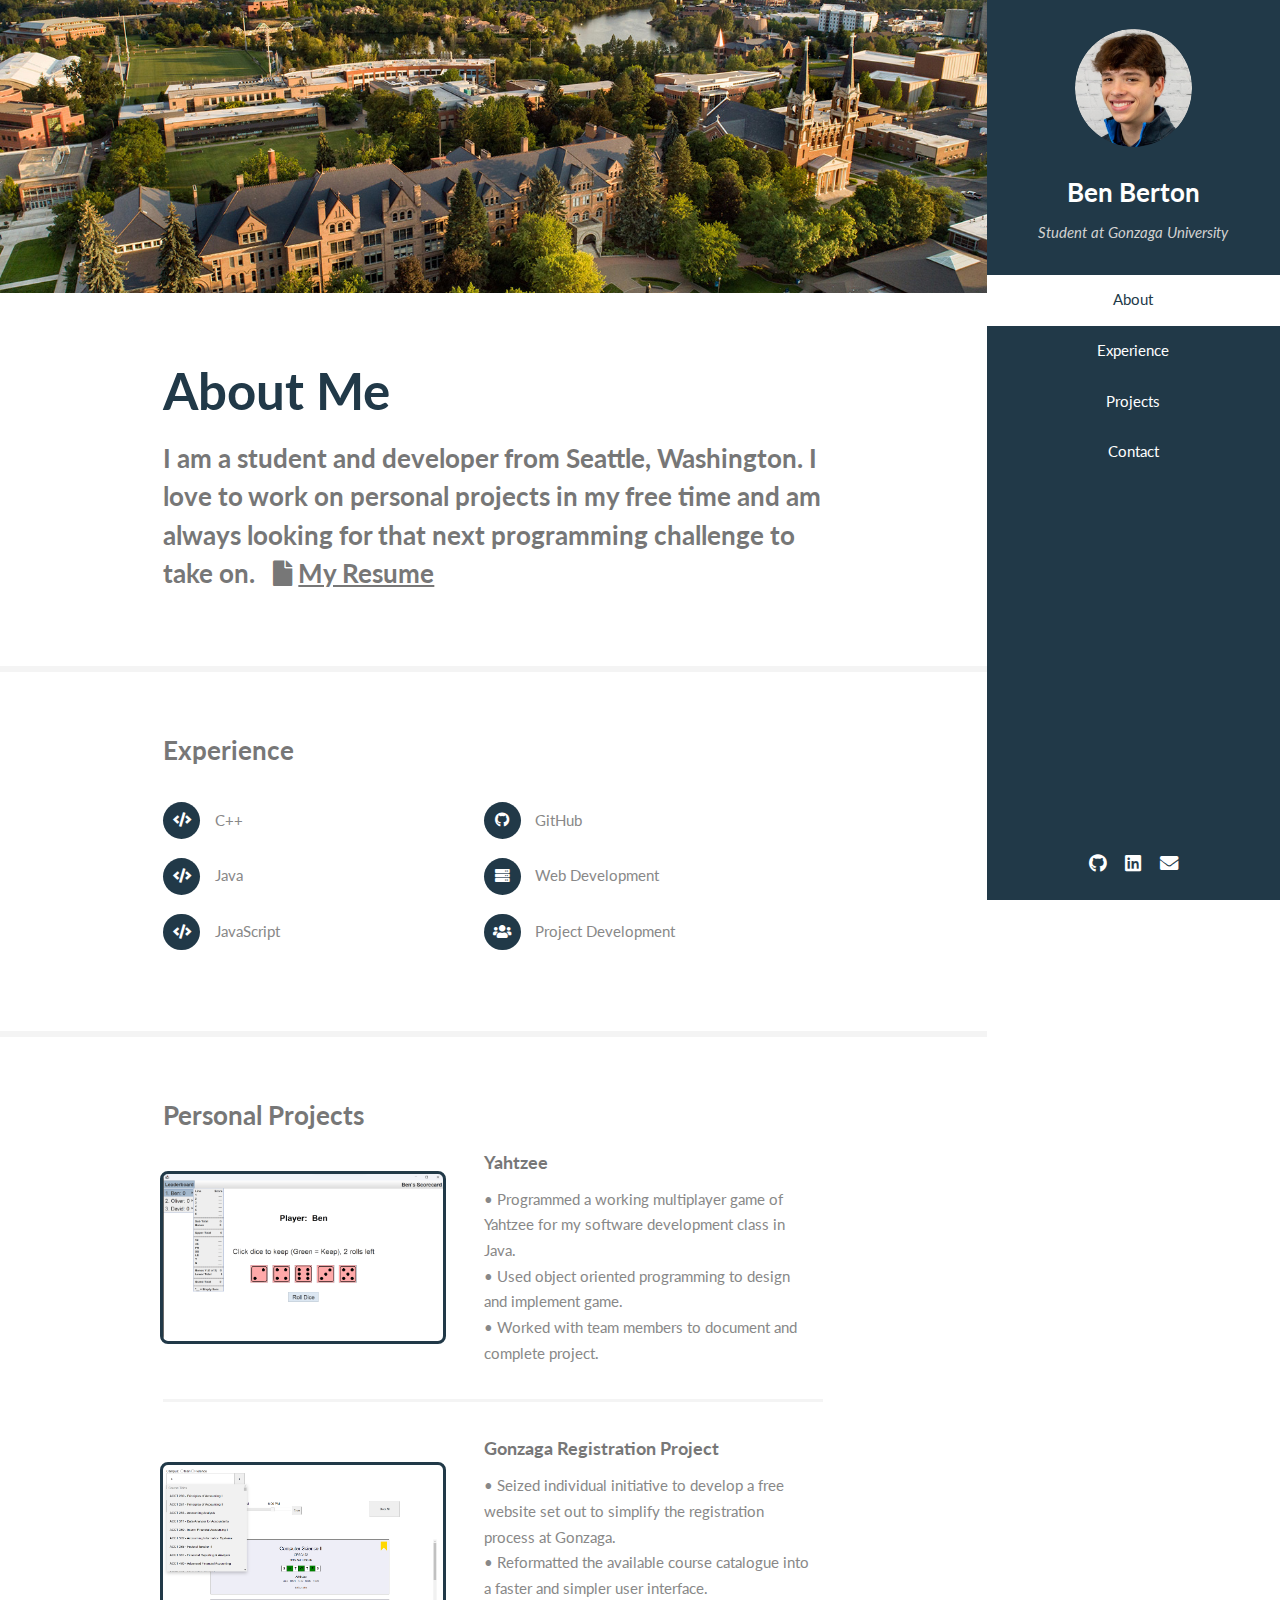
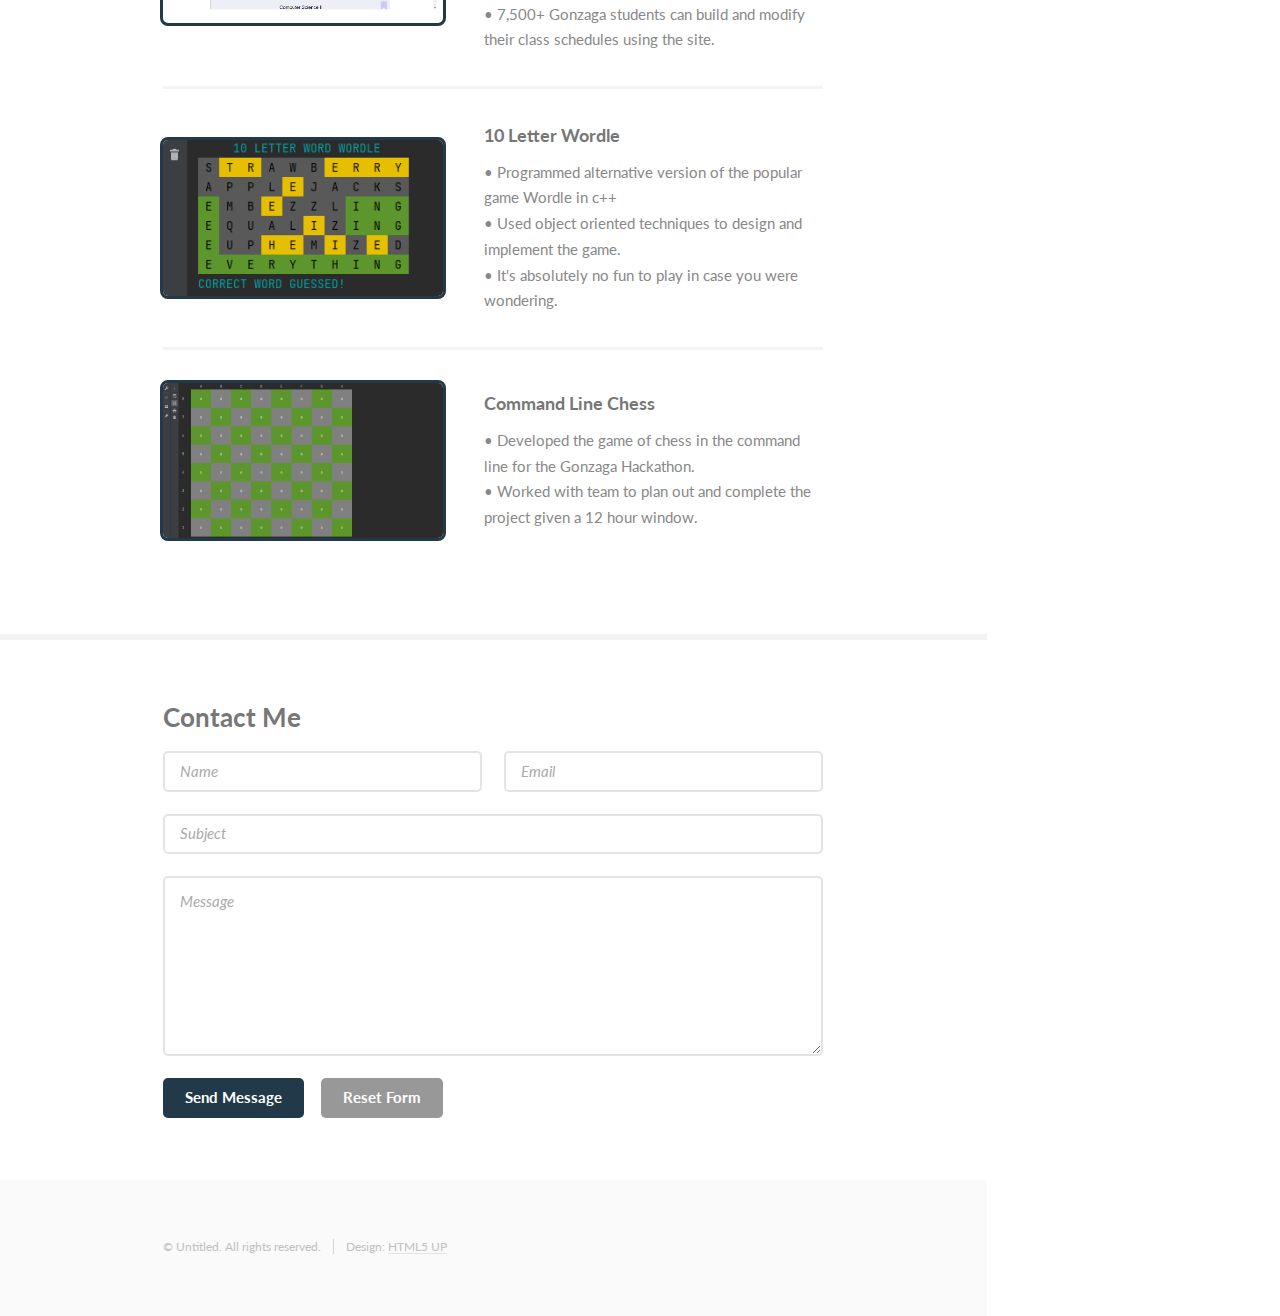
==== commit 86734634: "added yahtzee to personal projects" ====
--- a/docs/index.html
+++ b/docs/index.html
@@ -34,9 +34,9 @@
 				</nav>
 				<footer>
 					<ul class="icons">
-						<li><a href="https://github.com/benberton" target="_blank" class="icon brands fa-github"><span class="label">Github</span></a></li>
-						<li><a href="https://www.linkedin.com/in/ben-berton" target="_blank" class="icon brands fa-linkedin"><span class="label">Linkedin</span></a></li>
-						<li><a href="mailto: bberton@zagmail.gonzaga.edu" target="_blank" class="icon solid fa-envelope"><span class="label">Send Email</span></a></li>
+						<li class="rescale"><a href="https://github.com/benberton" target="_blank" class="icon brands fa-github"><span class="label">Github</span></a></li>
+						<li class="rescale"><a href="https://www.linkedin.com/in/ben-berton" target="_blank" class="icon brands fa-linkedin"><span class="label">Linkedin</span></a></li>
+						<li class="rescale"><a href="mailto: bberton@zagmail.gonzaga.edu" target="_blank" class="icon solid fa-envelope"><span class="label">Send Email</span></a></li>
 
 					</ul>
 				</footer>
@@ -57,7 +57,7 @@
 									<header class="major">
 										<h2>About Me</h2>
 										<p>I am a student and developer from Seattle, Washington. I love to work on personal projects in my free time and am always looking for that next programming
-											challenge to take on.&nbsp;&nbsp; <a href="assets/Ben Berton CS Resume2 Word.pdf" class="icon solid fa-file" target="_blank"> <u>My Resume</u></a></p>
+											challenge to take on.&nbsp;&nbsp; <a href="assets/Ben Berton CS Resume2 Word.pdf" class="icon solid fa-file rescale" target="_blank"> <u>My Resume</u></a></p>
 									</header>
 									<!-- <p></p> -->
 								</div>
@@ -82,9 +82,20 @@
 						<!-- Three -->
 							<section id="three">
 								<div class="container">
-									<h3>Projects</h3>
-									<p>Just some of the projects in have done in my free time and at events</p>
+									<h3>Personal Projects</h3>
+									<!-- <p>Just some of the projects in have done in my free time and at events</p> -->
 									<div class="features">
+										<article>
+											<a href="https://github.com/Gonzaga-CPSC-224/cpsc224_fp_f22-yahtzee" target="_blank" class="image rescale"><img src="images/game.png" alt="" /></a>
+											<div class="inner">
+												<h4>Yahtzee</h4>
+												<p>
+													•	Programmed a working multiplayer game of Yahtzee for my software development class in Java. <br>
+													•	Used object oriented programming to design and implement game.<br>
+													•	Worked with team members to document and complete project.  
+												</p>
+											</div>
+										</article>
 										<article>
 											<a href="https://www.guregistration.com" target="_blank" class="image rescale"><img src="images/registration.png" alt="" /></a>
 											<div class="inner">
@@ -168,7 +179,7 @@
 								}
 							</script>
 						<!-- Five -->
-						<!--
+<!-- 						
 							<section id="five">
 								<div class="container">
 									<h3>Elements</h3>
@@ -496,7 +507,7 @@
 
 								</div>
 							</section>
-						-->
+						 -->
 
 					</div>
 
--- a/docs/assets/css/added.css
+++ b/docs/assets/css/added.css
@@ -3,5 +3,5 @@
 }
 
 .rescale:hover{
-    scale: 1.1;
-}+    scale: 1.05;
+}
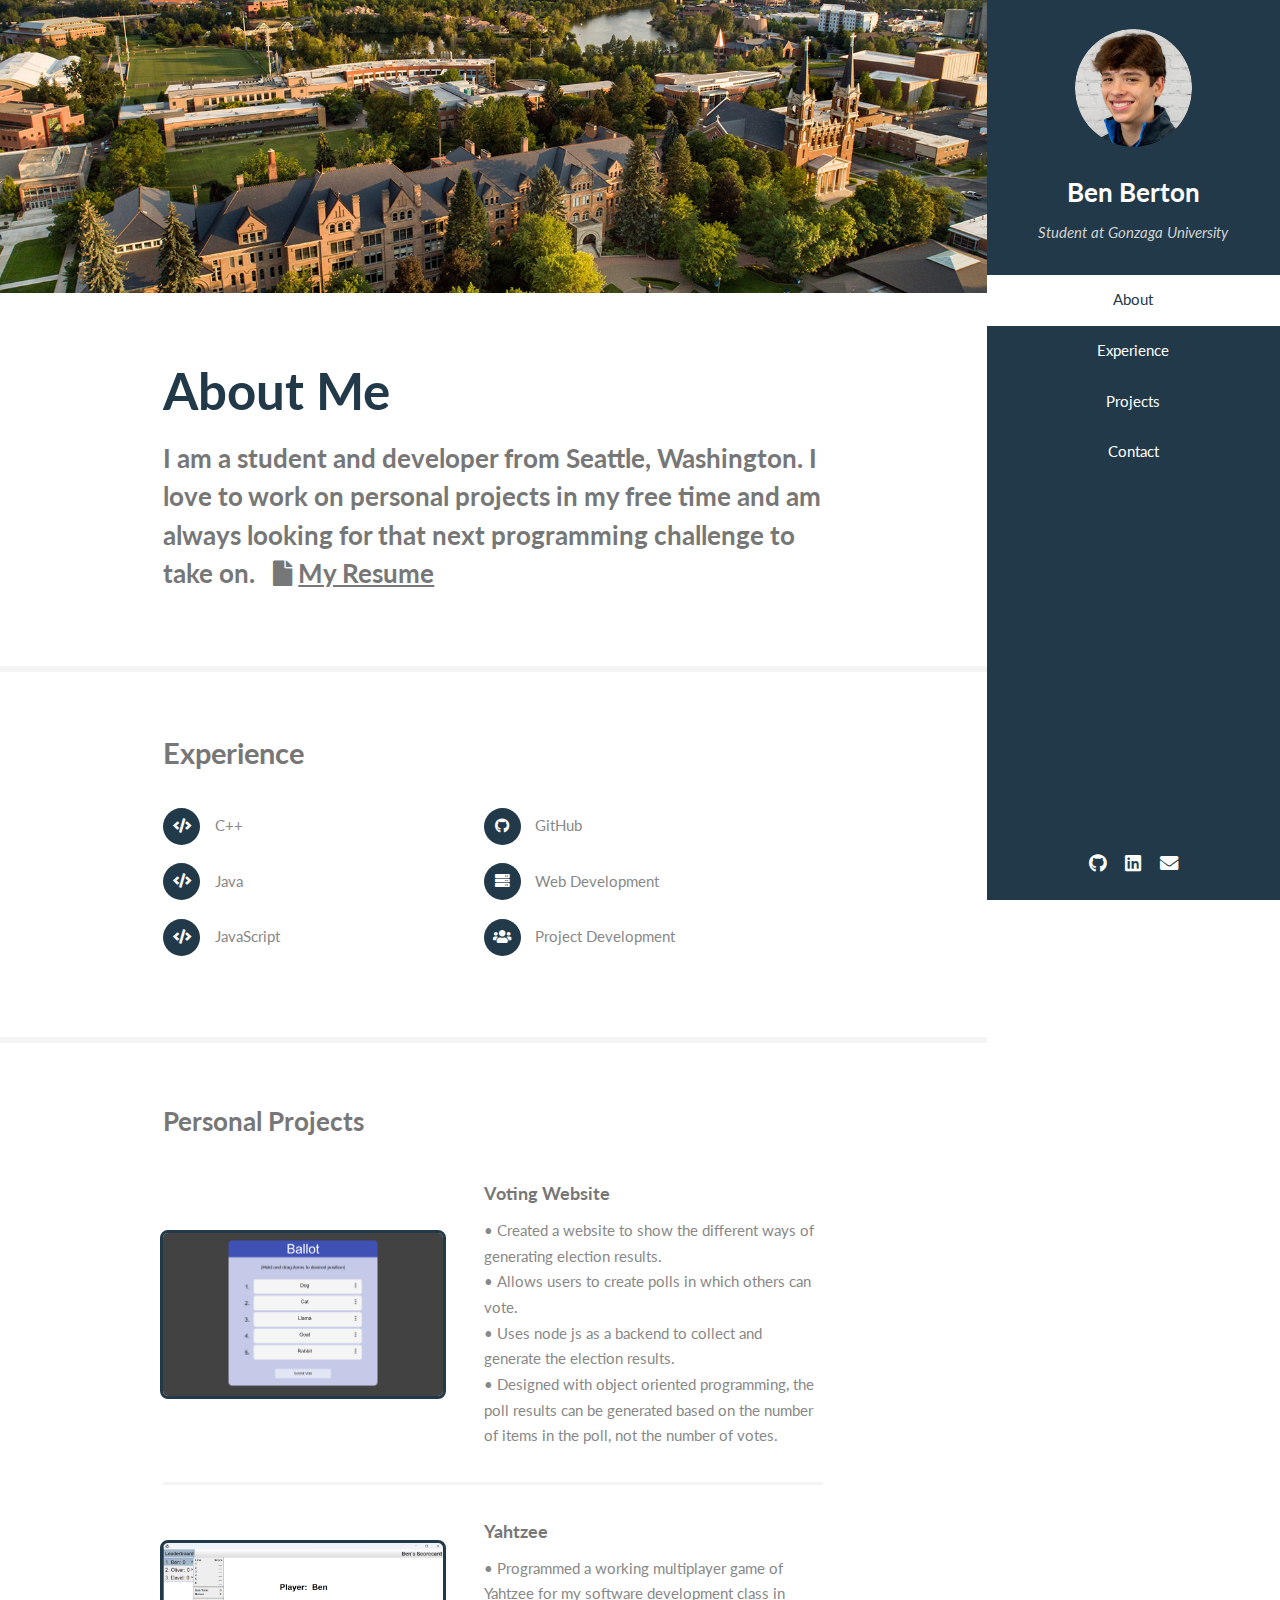
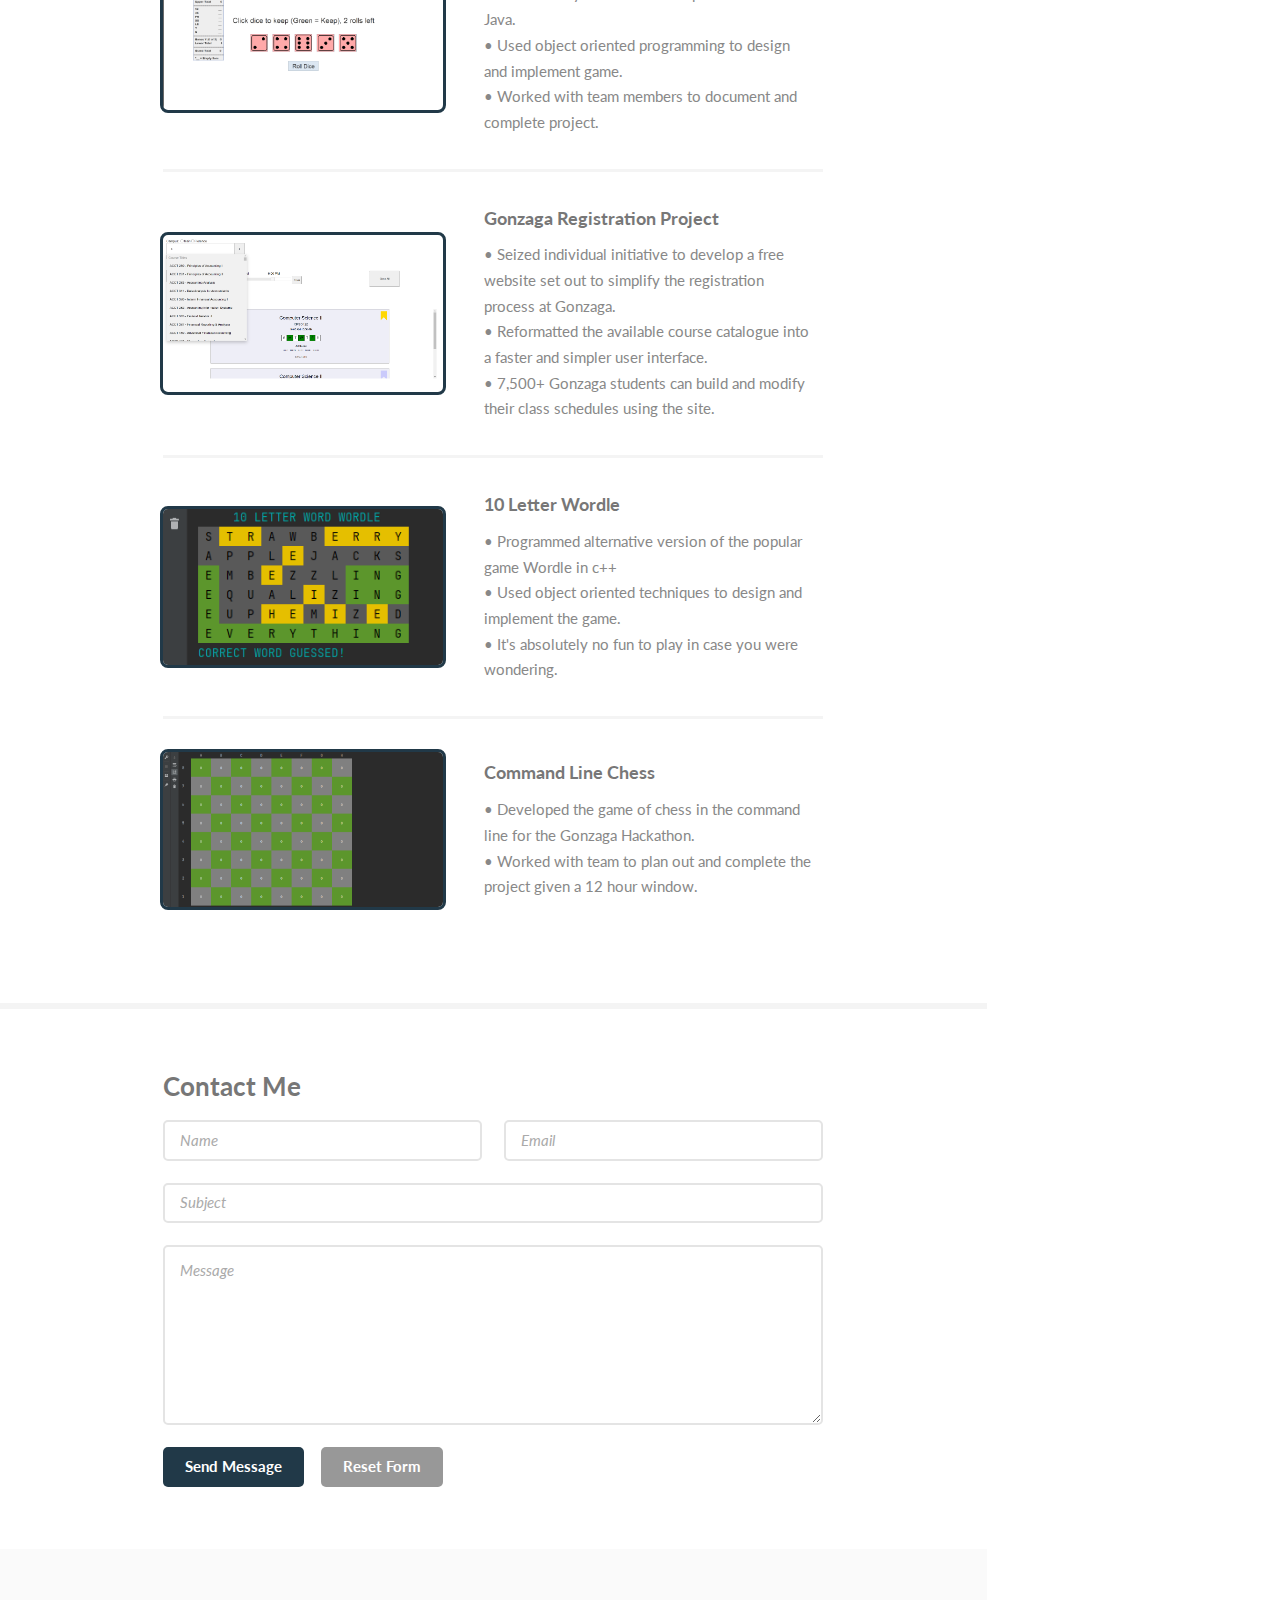
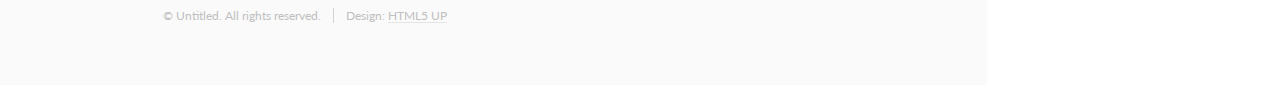
==== commit a1105790: "added voting webste to personal projects" ====
--- a/docs/index.html
+++ b/docs/index.html
@@ -66,7 +66,7 @@
 						<!-- Two -->
 							<section id="two">
 								<div class="container">
-									<h3>Experience</h3>
+									<h2>Experience</h2>
 									<p></p>
 									<ul class="feature-icons">
 										<li class="icon solid fa-code">C++</li>
@@ -83,8 +83,21 @@
 							<section id="three">
 								<div class="container">
 									<h3>Personal Projects</h3>
+									<br>
 									<!-- <p>Just some of the projects in have done in my free time and at events</p> -->
 									<div class="features">
+										<article>
+											<a href="https://github.com/benberton/VotingWebsite/tree/master" target="_blank" class="image rescale"><img src="images/votingWebsite.png" alt="" /></a>
+											<div class="inner">
+												<h4>Voting Website</h4>
+												<p>
+													•	Created a website to show the different ways of generating election results. <br>
+													•	Allows users to create polls in which others can vote.<br>
+													•	Uses node js as a backend to collect and generate the election results.<br>
+													•	Designed with object oriented programming, the poll results can be generated based on the number of items in the poll, not the number of votes.  
+												</p>
+											</div>
+										</article>
 										<article>
 											<a href="https://github.com/Gonzaga-CPSC-224/cpsc224_fp_f22-yahtzee" target="_blank" class="image rescale"><img src="images/game.png" alt="" /></a>
 											<div class="inner">
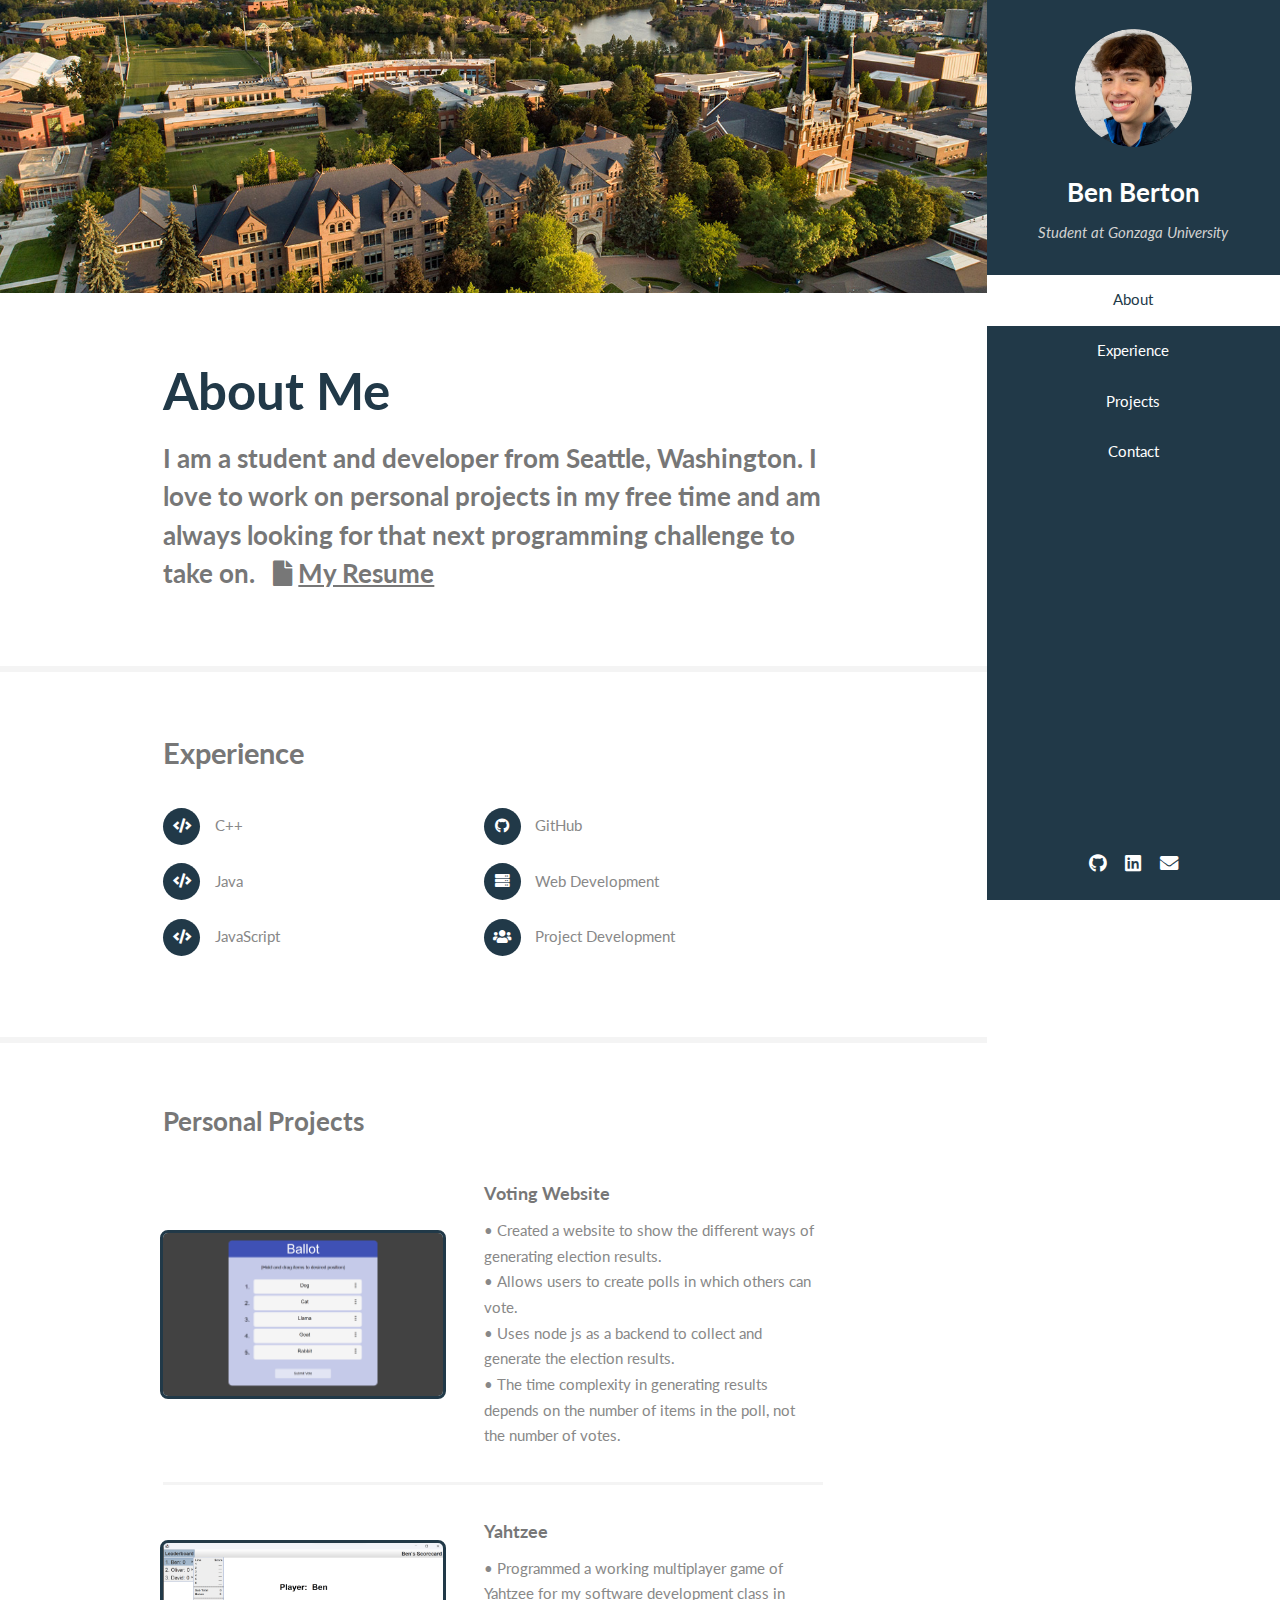
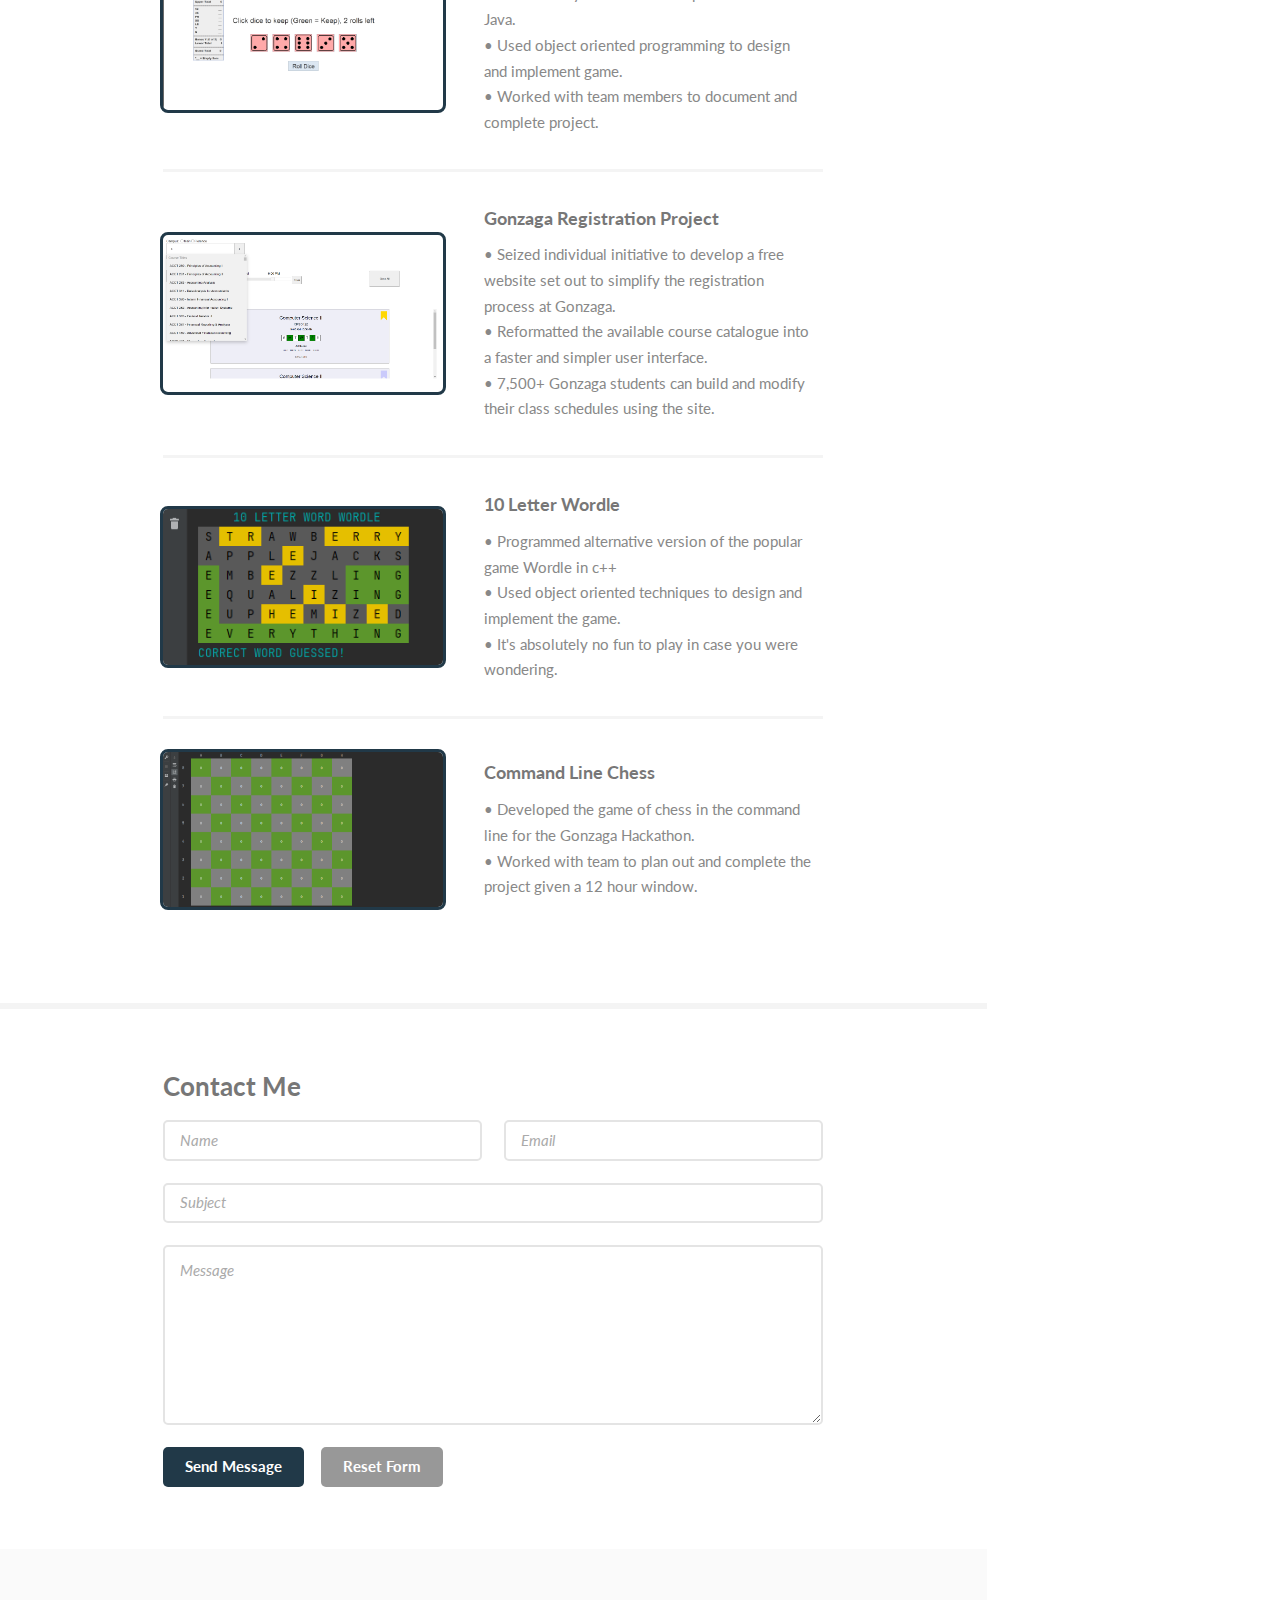
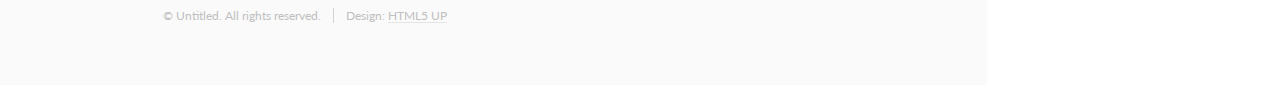
==== commit fa65e67e: "fixed typo in voting personal projects" ====
--- a/docs/index.html
+++ b/docs/index.html
@@ -94,7 +94,7 @@
 													•	Created a website to show the different ways of generating election results. <br>
 													•	Allows users to create polls in which others can vote.<br>
 													•	Uses node js as a backend to collect and generate the election results.<br>
-													•	Designed with object oriented programming, the poll results can be generated based on the number of items in the poll, not the number of votes.  
+													•	The time complexity in generating results depends on the number of items in the poll, not the number of votes.  
 												</p>
 											</div>
 										</article>
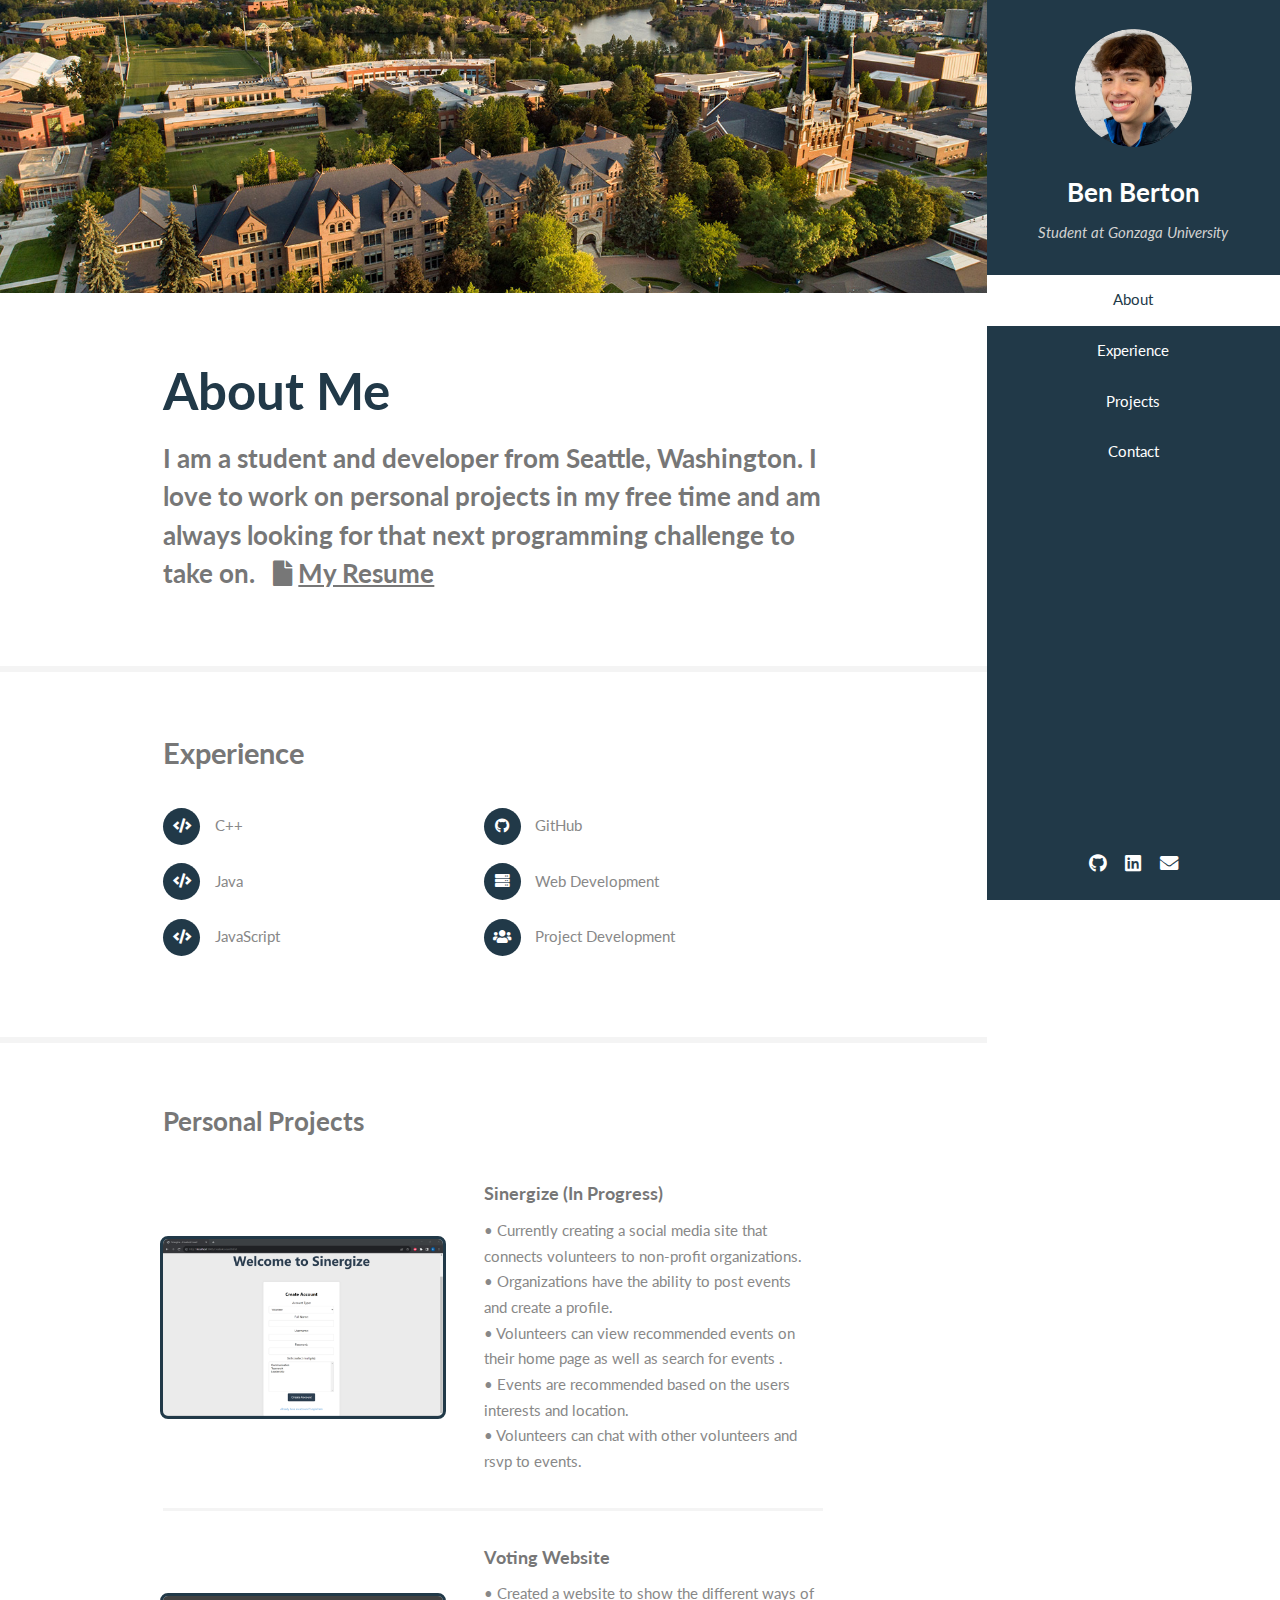
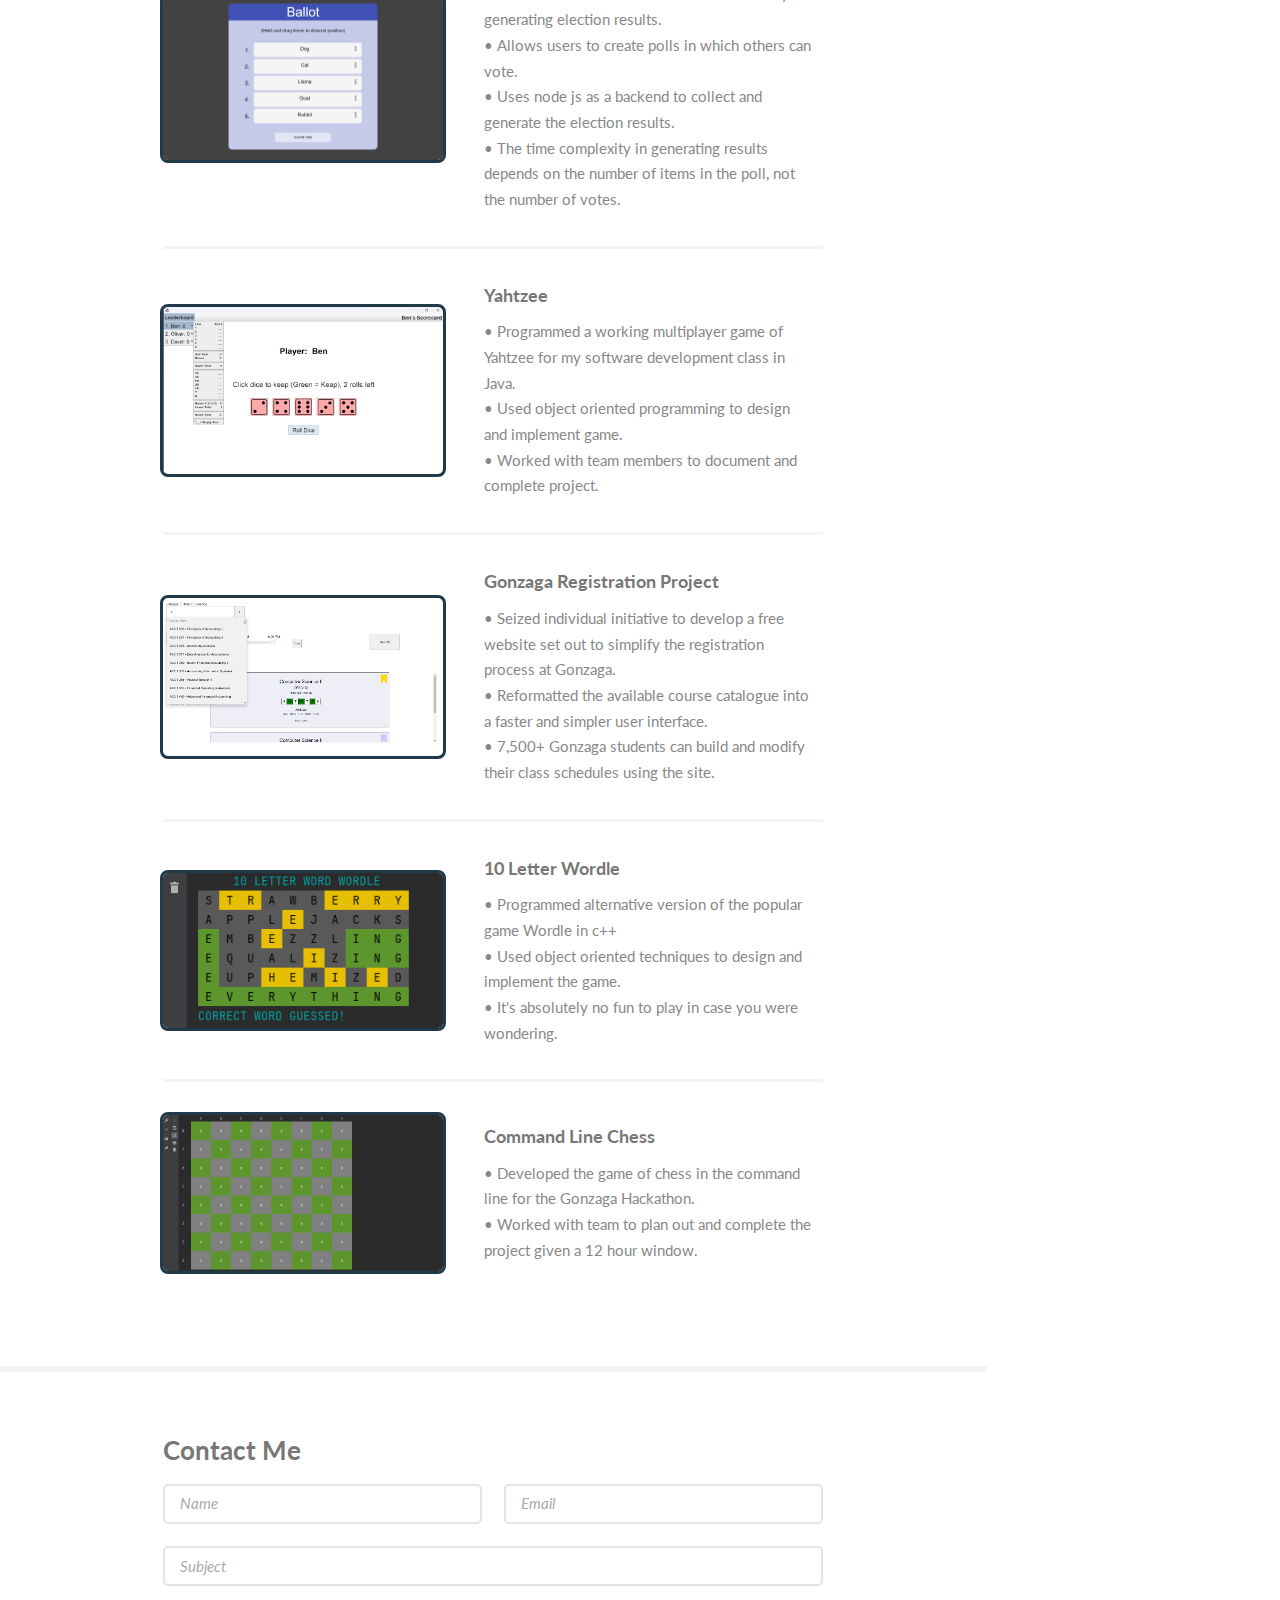
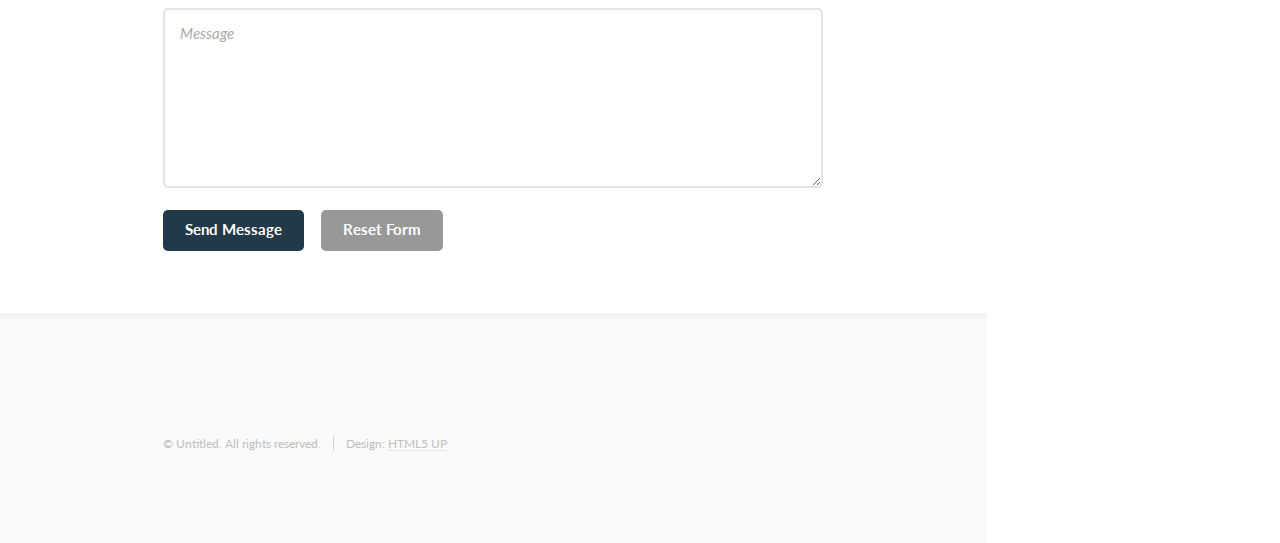
==== commit a4f84820: "updated website resume and and added Sinergize project" ====
--- a/docs/index.html
+++ b/docs/index.html
@@ -57,7 +57,7 @@
 									<header class="major">
 										<h2>About Me</h2>
 										<p>I am a student and developer from Seattle, Washington. I love to work on personal projects in my free time and am always looking for that next programming
-											challenge to take on.&nbsp;&nbsp; <a href="assets/Ben Berton CS Resume2 Word.pdf" class="icon solid fa-file rescale" target="_blank"> <u>My Resume</u></a></p>
+											challenge to take on.&nbsp;&nbsp; <a href="assets/Ben Berton CS Resume.pdf" class="icon solid fa-file rescale" target="_blank"> <u>My Resume</u></a></p>
 									</header>
 									<!-- <p></p> -->
 								</div>
@@ -87,6 +87,19 @@
 									<!-- <p>Just some of the projects in have done in my free time and at events</p> -->
 									<div class="features">
 										<article>
+											<a href="" target="_blank" class="image" style="cursor: default;"><img src="images/Sinergize_img.png" alt="" /></a>
+											<div class="inner">
+												<h4>Sinergize (In Progress)</h4>
+												<p>
+													•	Currently creating a social media site that connects volunteers to non-profit organizations.<br>
+													•	Organizations have the ability to post events and create a profile.<br>
+													•	Volunteers can view recommended events on their home page as well as search for events .<br>
+													•   Events are recommended based on the users interests and location.<br>
+													•   Volunteers can chat with other volunteers and rsvp to events.<br>
+												</p>
+											</div>
+										</article>
+										<article>
 											<a href="https://github.com/benberton/VotingWebsite/tree/master" target="_blank" class="image rescale"><img src="images/votingWebsite.png" alt="" /></a>
 											<div class="inner">
 												<h4>Voting Website</h4>
@@ -110,7 +123,7 @@
 											</div>
 										</article>
 										<article>
-											<a href="https://www.guregistration.com" target="_blank" class="image rescale"><img src="images/registration.png" alt="" /></a>
+											<a href="" target="_blank" class="image" style="cursor: default;"><img src="images/registration.png" alt="" /></a>
 											<div class="inner">
 												<h4>Gonzaga Registration Project </h4>
 												<p>
@@ -191,358 +204,25 @@
 									}
 								}
 							</script>
-						<!-- Five -->
-<!-- 						
-							<section id="five">
-								<div class="container">
-									<h3>Elements</h3>
-
-									<section>
-										<h4>Text</h4>
-										<p>This is <b>bold</b> and this is <strong>strong</strong>. This is <i>italic</i> and this is <em>emphasized</em>.
-										This is <sup>superscript</sup> text and this is <sub>subscript</sub> text.
-										This is <u>underlined</u> and this is code: <code>for (;;) { ... }</code>. Finally, <a href="#">this is a link</a>.</p>
-										<hr />
-										<header>
-											<h4>Heading with a Subtitle</h4>
-											<p>Lorem ipsum dolor sit amet nullam id egestas urna aliquam</p>
-										</header>
-										<p>Nunc lacinia ante nunc ac lobortis. Interdum adipiscing gravida odio porttitor sem non mi integer non faucibus ornare mi ut ante amet placerat aliquet. Volutpat eu sed ante lacinia sapien lorem accumsan varius montes viverra nibh in adipiscing blandit tempus accumsan.</p>
-										<header>
-											<h5>Heading with a Subtitle</h5>
-											<p>Lorem ipsum dolor sit amet nullam id egestas urna aliquam</p>
-										</header>
-										<p>Nunc lacinia ante nunc ac lobortis. Interdum adipiscing gravida odio porttitor sem non mi integer non faucibus ornare mi ut ante amet placerat aliquet. Volutpat eu sed ante lacinia sapien lorem accumsan varius montes viverra nibh in adipiscing blandit tempus accumsan.</p>
-										<hr />
-										<h2>Heading Level 2</h2>
-										<h3>Heading Level 3</h3>
-										<h4>Heading Level 4</h4>
-										<h5>Heading Level 5</h5>
-										<h6>Heading Level 6</h6>
-										<hr />
-										<h5>Blockquote</h5>
-										<blockquote>Fringilla nisl. Donec accumsan interdum nisi, quis tincidunt felis sagittis eget tempus euismod. Vestibulum ante ipsum primis in faucibus vestibulum. Blandit adipiscing eu felis iaculis volutpat ac adipiscing accumsan faucibus. Vestibulum ante ipsum primis in faucibus lorem ipsum dolor sit amet nullam adipiscing eu felis.</blockquote>
-										<h5>Preformatted</h5>
-										<pre><code>i = 0;
-
-while (!deck.isInOrder()) {
-    print 'Iteration ' + i;
-    deck.shuffle();
-    i++;
-}
-
-print 'It took ' + i + ' iterations to sort the deck.';</code></pre>
-									</section>
-
-									<section>
-										<h4>Lists</h4>
-										<div class="row">
-											<div class="col-6 col-12-xsmall">
-												<h5>Unordered</h5>
-												<ul>
-													<li>Dolor pulvinar etiam magna etiam.</li>
-													<li>Sagittis adipiscing lorem eleifend.</li>
-													<li>Felis enim feugiat dolore viverra.</li>
-												</ul>
-												<h5>Alternate</h5>
-												<ul class="alt">
-													<li>Dolor pulvinar etiam magna etiam.</li>
-													<li>Sagittis adipiscing lorem eleifend.</li>
-													<li>Felis enim feugiat dolore viverra.</li>
-												</ul>
-											</div>
-											<div class="col-6 col-12-xsmall">
-												<h5>Ordered</h5>
-												<ol>
-													<li>Dolor pulvinar etiam magna etiam.</li>
-													<li>Etiam vel felis at lorem sed viverra.</li>
-													<li>Felis enim feugiat dolore viverra.</li>
-													<li>Dolor pulvinar etiam magna etiam.</li>
-													<li>Etiam vel felis at lorem sed viverra.</li>
-													<li>Felis enim feugiat dolore viverra.</li>
-												</ol>
-												<h5>Icons</h5>
-												<ul class="icons">
-													<li><a href="#" class="icon brands fa-twitter"><span class="label">Twitter</span></a></li>
-													<li><a href="#" class="icon brands fa-facebook-f"><span class="label">Facebook</span></a></li>
-													<li><a href="#" class="icon brands fa-instagram"><span class="label">Instagram</span></a></li>
-													<li><a href="#" class="icon brands fa-github"><span class="label">Github</span></a></li>
-													<li><a href="#" class="icon brands fa-dribbble"><span class="label">Dribbble</span></a></li>
-													<li><a href="#" class="icon brands fa-tumblr"><span class="label">Tumblr</span></a></li>
-												</ul>
-											</div>
-										</div>
-										<h5>Actions</h5>
-										<ul class="actions">
-											<li><a href="#" class="button primary">Default</a></li>
-											<li><a href="#" class="button">Default</a></li>
-											<li><a href="#" class="button alt">Default</a></li>
-										</ul>
-										<ul class="actions small">
-											<li><a href="#" class="button primary small">Small</a></li>
-											<li><a href="#" class="button small">Small</a></li>
-											<li><a href="#" class="button alt small">Small</a></li>
-										</ul>
-										<div class="row">
-											<div class="col-3 col-6-medium col-12-xsmall">
-												<ul class="actions stacked">
-													<li><a href="#" class="button primary">Default</a></li>
-													<li><a href="#" class="button">Default</a></li>
-													<li><a href="#" class="button alt">Default</a></li>
-												</ul>
-											</div>
-											<div class="col-3 col-6 col-12-xsmall">
-												<ul class="actions stacked">
-													<li><a href="#" class="button primary small">Small</a></li>
-													<li><a href="#" class="button small">Small</a></li>
-													<li><a href="#" class="button alt small">Small</a></li>
-												</ul>
-											</div>
-											<div class="col-3 col-6-medium col-12-xsmall">
-												<ul class="actions stacked">
-													<li><a href="#" class="button primary fit">Default</a></li>
-													<li><a href="#" class="button fit">Default</a></li>
-													<li><a href="#" class="button alt fit">Default</a></li>
-												</ul>
-											</div>
-											<div class="col-3 col-6-medium col-12-xsmall">
-												<ul class="actions stacked">
-													<li><a href="#" class="button primary small fit">Small</a></li>
-													<li><a href="#" class="button small fit">Small</a></li>
-													<li><a href="#" class="button alt small fit">Small</a></li>
-												</ul>
-											</div>
+							          <section id="footer">
+										<div class="container">
+											<ul class="copyright">
+												<li>&copy; Untitled. All rights reserved.</li><li>Design: <a href="http://html5up.net">HTML5 UP</a></li>
+											</ul>
 										</div>
 									</section>
-
-									<section>
-										<h4>Table</h4>
-										<h5>Default</h5>
-										<div class="table-wrapper">
-											<table>
-												<thead>
-													<tr>
-														<th>Name</th>
-														<th>Description</th>
-														<th>Price</th>
-													</tr>
-												</thead>
-												<tbody>
-													<tr>
-														<td>Item One</td>
-														<td>Ante turpis integer aliquet porttitor.</td>
-														<td>29.99</td>
-													</tr>
-													<tr>
-														<td>Item Two</td>
-														<td>Vis ac commodo adipiscing arcu aliquet.</td>
-														<td>19.99</td>
-													</tr>
-													<tr>
-														<td>Item Three</td>
-														<td> Morbi faucibus arcu accumsan lorem.</td>
-														<td>29.99</td>
-													</tr>
-													<tr>
-														<td>Item Four</td>
-														<td>Vitae integer tempus condimentum.</td>
-														<td>19.99</td>
-													</tr>
-													<tr>
-														<td>Item Five</td>
-														<td>Ante turpis integer aliquet porttitor.</td>
-														<td>29.99</td>
-													</tr>
-												</tbody>
-												<tfoot>
-													<tr>
-														<td colspan="2"></td>
-														<td>100.00</td>
-													</tr>
-												</tfoot>
-											</table>
-										</div>
-
-										<h5>Alternate</h5>
-										<div class="table-wrapper">
-											<table class="alt">
-												<thead>
-													<tr>
-														<th>Name</th>
-														<th>Description</th>
-														<th>Price</th>
-													</tr>
-												</thead>
-												<tbody>
-													<tr>
-														<td>Item One</td>
-														<td>Ante turpis integer aliquet porttitor.</td>
-														<td>29.99</td>
-													</tr>
-													<tr>
-														<td>Item Two</td>
-														<td>Vis ac commodo adipiscing arcu aliquet.</td>
-														<td>19.99</td>
-													</tr>
-													<tr>
-														<td>Item Three</td>
-														<td> Morbi faucibus arcu accumsan lorem.</td>
-														<td>29.99</td>
-													</tr>
-													<tr>
-														<td>Item Four</td>
-														<td>Vitae integer tempus condimentum.</td>
-														<td>19.99</td>
-													</tr>
-													<tr>
-														<td>Item Five</td>
-														<td>Ante turpis integer aliquet porttitor.</td>
-														<td>29.99</td>
-													</tr>
-												</tbody>
-												<tfoot>
-													<tr>
-														<td colspan="2"></td>
-														<td>100.00</td>
-													</tr>
-												</tfoot>
-											</table>
-										</div>
-									</section>
-
-									<section>
-										<h4>Buttons</h4>
-										<ul class="actions">
-											<li><a href="#" class="button primary">Primary</a></li>
-											<li><a href="#" class="button">Default</a></li>
-											<li><a href="#" class="button alt">Alternate</a></li>
-										</ul>
-										<ul class="actions">
-											<li><a href="#" class="button primary large">Large</a></li>
-											<li><a href="#" class="button">Default</a></li>
-											<li><a href="#" class="button alt small">Small</a></li>
-										</ul>
-										<ul class="actions fit">
-											<li><a href="#" class="button primary fit">Fit</a></li>
-											<li><a href="#" class="button fit">Fit</a></li>
-											<li><a href="#" class="button alt fit">Fit</a></li>
-										</ul>
-										<ul class="actions fit small">
-											<li><a href="#" class="button primary fit small">Fit + Small</a></li>
-											<li><a href="#" class="button fit small">Fit + Small</a></li>
-											<li><a href="#" class="button alt fit small">Fit + Small</a></li>
-										</ul>
-										<ul class="actions">
-											<li><a href="#" class="button primary icon solid fa-download">Icon</a></li>
-											<li><a href="#" class="button icon solid fa-download">Icon</a></li>
-											<li><a href="#" class="button alt icon solid fa-check">Icon</a></li>
-										</ul>
-										<ul class="actions">
-											<li><span class="button primary disabled">Primary</span></li>
-											<li><span class="button disabled">Default</span></li>
-											<li><span class="button alt disabled">Alternate</span></li>
-										</ul>
-									</section>
-
-									<section>
-										<h4>Form</h4>
-										<form method="post" action="#">
-											<div class="row gtr-uniform">
-												<div class="col-6 col-12-xsmall">
-													<input type="text" name="demo-name" id="demo-name" value="" placeholder="Name" />
-												</div>
-												<div class="col-6 col-12-xsmall">
-													<input type="email" name="demo-email" id="demo-email" value="" placeholder="Email" />
-												</div>
-												<div class="col-12">
-													<select name="demo-category" id="demo-category">
-														<option value="">- Category -</option>
-														<option value="1">Manufacturing</option>
-														<option value="1">Shipping</option>
-														<option value="1">Administration</option>
-														<option value="1">Human Resources</option>
-													</select>
-												</div>
-												<div class="col-4 col-12-medium">
-													<input type="radio" id="demo-priority-low" name="demo-priority" checked>
-													<label for="demo-priority-low">Low Priority</label>
-												</div>
-												<div class="col-4 col-12-medium">
-													<input type="radio" id="demo-priority-normal" name="demo-priority">
-													<label for="demo-priority-normal">Normal Priority</label>
-												</div>
-												<div class="col-4 col-12-medium">
-													<input type="radio" id="demo-priority-high" name="demo-priority">
-													<label for="demo-priority-high">High Priority</label>
-												</div>
-												<div class="col-6 col-12-medium">
-													<input type="checkbox" id="demo-copy" name="demo-copy">
-													<label for="demo-copy">Email me a copy of this message</label>
-												</div>
-												<div class="col-6 col-12-medium">
-													<input type="checkbox" id="demo-human" name="demo-human" checked>
-													<label for="demo-human">I am a human and not a robot</label>
-												</div>
-												<div class="col-12">
-													<textarea name="demo-message" id="demo-message" placeholder="Enter your message" rows="6"></textarea>
-												</div>
-												<div class="col-12">
-													<ul class="actions">
-														<li><input type="submit" value="Send Message" /></li>
-														<li><input type="reset" value="Reset" class="alt" /></li>
-													</ul>
-												</div>
-											</div>
-										</form>
-									</section>
-
-									<section>
-										<h4>Image</h4>
-										<h5>Fit</h5>
-										<span class="image fit"><img src="images/banner.jpg" alt="" /></span>
-										<div class="box alt">
-											<div class="row gtr-50 gtr-uniform">
-												<div class="col-4"><span class="image fit"><img src="images/pic01.jpg" alt="" /></span></div>
-												<div class="col-4"><span class="image fit"><img src="images/pic02.jpg" alt="" /></span></div>
-												<div class="col-4"><span class="image fit"><img src="images/pic03.jpg" alt="" /></span></div>
-												<div class="col-4"><span class="image fit"><img src="images/pic02.jpg" alt="" /></span></div>
-												<div class="col-4"><span class="image fit"><img src="images/pic03.jpg" alt="" /></span></div>
-												<div class="col-4"><span class="image fit"><img src="images/pic01.jpg" alt="" /></span></div>
-												<div class="col-4"><span class="image fit"><img src="images/pic03.jpg" alt="" /></span></div>
-												<div class="col-4"><span class="image fit"><img src="images/pic01.jpg" alt="" /></span></div>
-												<div class="col-4"><span class="image fit"><img src="images/pic02.jpg" alt="" /></span></div>
-											</div>
-										</div>
-										<h5>Left &amp; Right</h5>
-										<p><span class="image left"><img src="images/avatar.jpg" alt="" /></span>Fringilla nisl. Donec accumsan interdum nisi, quis tincidunt felis sagittis eget. tempus euismod. Vestibulum ante ipsum primis in faucibus vestibulum. Blandit adipiscing eu felis iaculis volutpat ac adipiscing accumsan eu faucibus. Integer ac pellentesque praesent tincidunt felis sagittis eget. tempus euismod. Vestibulum ante ipsum primis in faucibus vestibulum. Blandit adipiscing eu felis iaculis volutpat ac adipiscing accumsan eu faucibus. Integer ac pellentesque praesent. Donec accumsan interdum nisi, quis tincidunt felis sagittis eget. tempus euismod. Vestibulum ante ipsum primis in faucibus vestibulum. Blandit adipiscing eu felis iaculis volutpat ac adipiscing accumsan eu faucibus. Integer ac pellentesque praesent tincidunt felis sagittis eget. tempus euismod. Vestibulum ante ipsum primis in faucibus vestibulum. Blandit adipiscing eu felis iaculis volutpat ac adipiscing accumsan eu faucibus. Integer ac pellentesque praesent.</p>
-										<p><span class="image right"><img src="images/avatar.jpg" alt="" /></span>Fringilla nisl. Donec accumsan interdum nisi, quis tincidunt felis sagittis eget. tempus euismod. Vestibulum ante ipsum primis in faucibus vestibulum. Blandit adipiscing eu felis iaculis volutpat ac adipiscing accumsan eu faucibus. Integer ac pellentesque praesent tincidunt felis sagittis eget. tempus euismod. Vestibulum ante ipsum primis in faucibus vestibulum. Blandit adipiscing eu felis iaculis volutpat ac adipiscing accumsan eu faucibus. Integer ac pellentesque praesent. Donec accumsan interdum nisi, quis tincidunt felis sagittis eget. tempus euismod. Vestibulum ante ipsum primis in faucibus vestibulum. Blandit adipiscing eu felis iaculis volutpat ac adipiscing accumsan eu faucibus. Integer ac pellentesque praesent tincidunt felis sagittis eget. tempus euismod. Vestibulum ante ipsum primis in faucibus vestibulum. Blandit adipiscing eu felis iaculis volutpat ac adipiscing accumsan eu faucibus. Integer ac pellentesque praesent.</p>
-									</section>
-
-								</div>
-							</section>
-						 -->
-
-					</div>
-
-				<!-- Footer -->
-					<section id="footer">
-						<div class="container">
-							<ul class="copyright">
-								<li>&copy; Untitled. All rights reserved.</li><li>Design: <a href="http://html5up.net">HTML5 UP</a></li>
-							</ul>
-						</div>
-					</section>
-
-			</div>
-
-		<!-- Scripts -->
-			<script src="assets/js/jquery.min.js"></script>
-			<script src="assets/js/jquery.scrollex.min.js"></script>
-			<script src="assets/js/jquery.scrolly.min.js"></script>
-			<script src="assets/js/browser.min.js"></script>
-			<script src="assets/js/breakpoints.min.js"></script>
-			<script src="assets/js/util.js"></script>
-			<script src="assets/js/main.js"></script>
-
-	</body>
-</html>
+				
+							</div>
+				
+						<!-- Scripts -->
+							<script src="assets/js/jquery.min.js"></script>
+							<script src="assets/js/jquery.scrollex.min.js"></script>
+							<script src="assets/js/jquery.scrolly.min.js"></script>
+							<script src="assets/js/browser.min.js"></script>
+							<script src="assets/js/breakpoints.min.js"></script>
+							<script src="assets/js/util.js"></script>
+							<script src="assets/js/main.js"></script>
+				
+					</body>
+				</html>
+				--- a/docs/assets/css/added.css
+++ b/docs/assets/css/added.css
@@ -1,7 +1,7 @@
-.rescale{
-    transition: all 250ms;
-}
-
-.rescale:hover{
-    scale: 1.05;
-}
+.rescale{
+    transition: all 250ms;
+}
+
+.rescale:hover{
+    scale: 1.05;
+}
